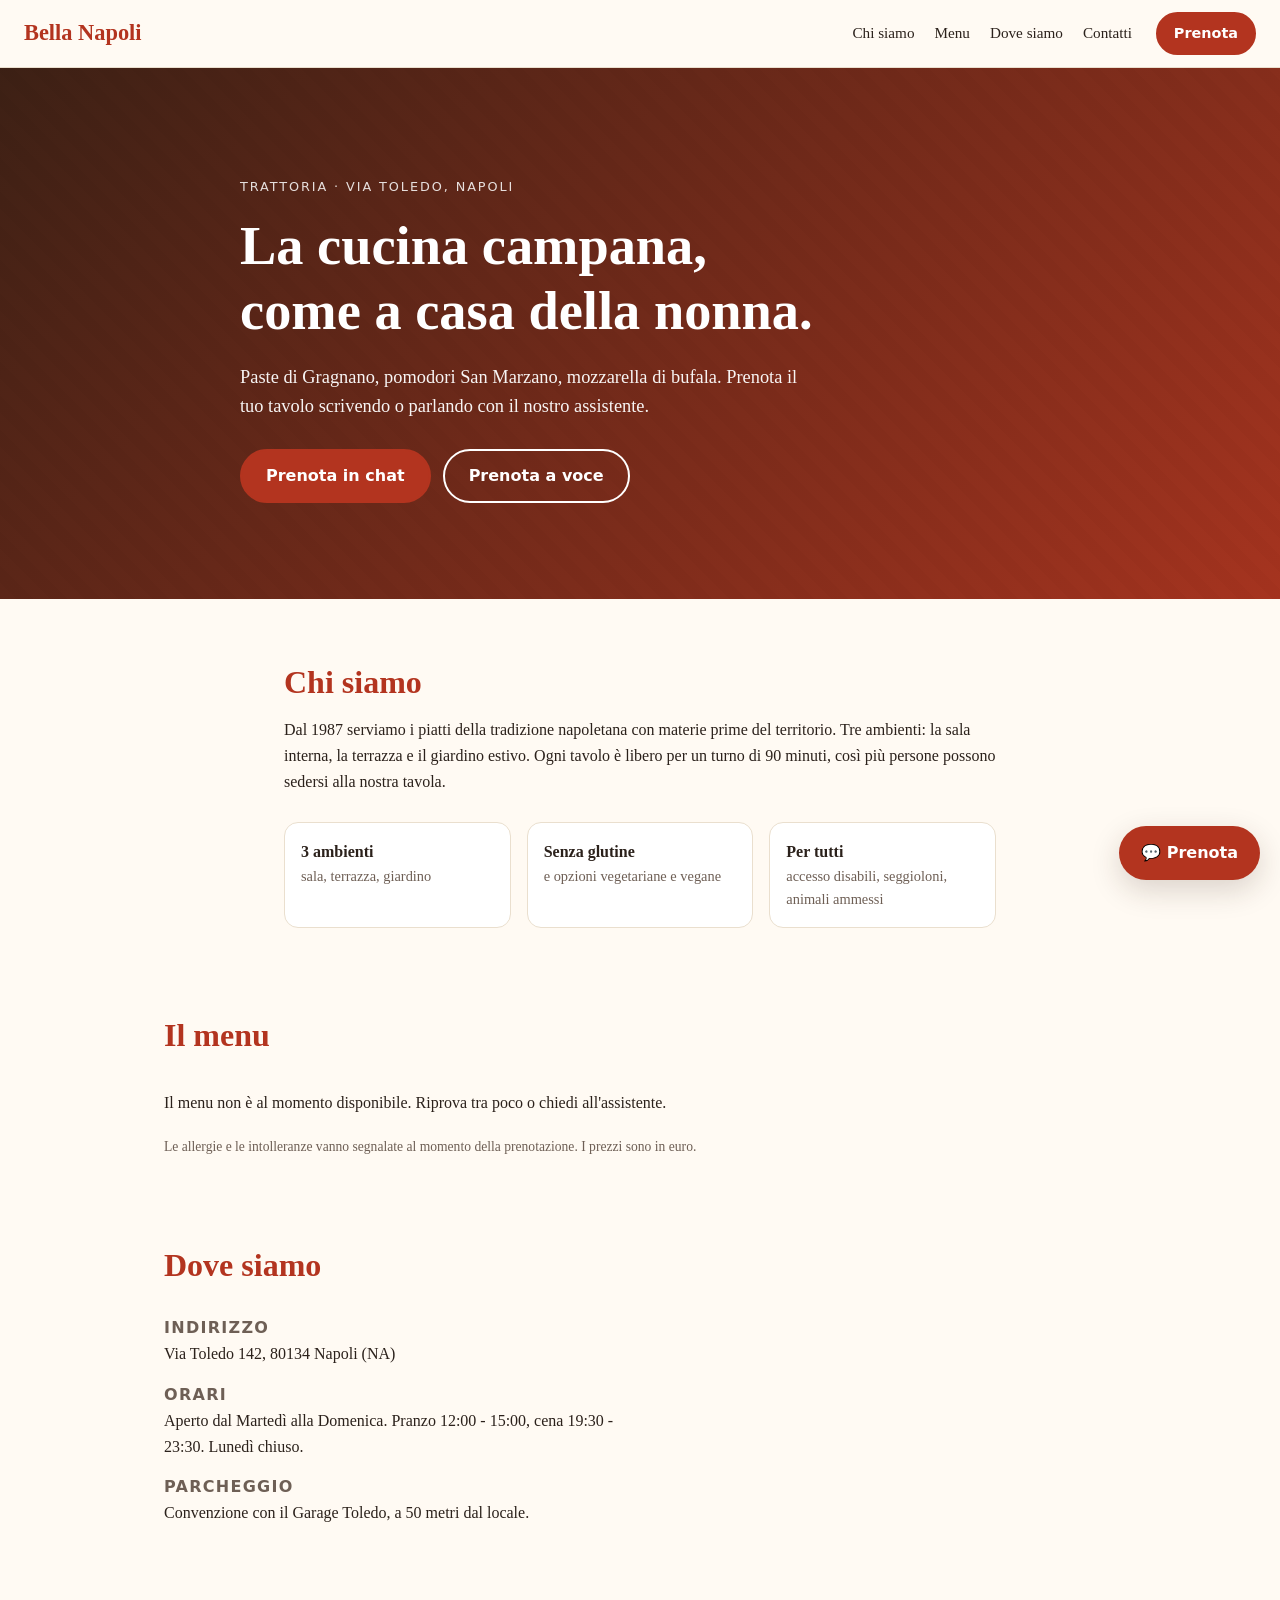
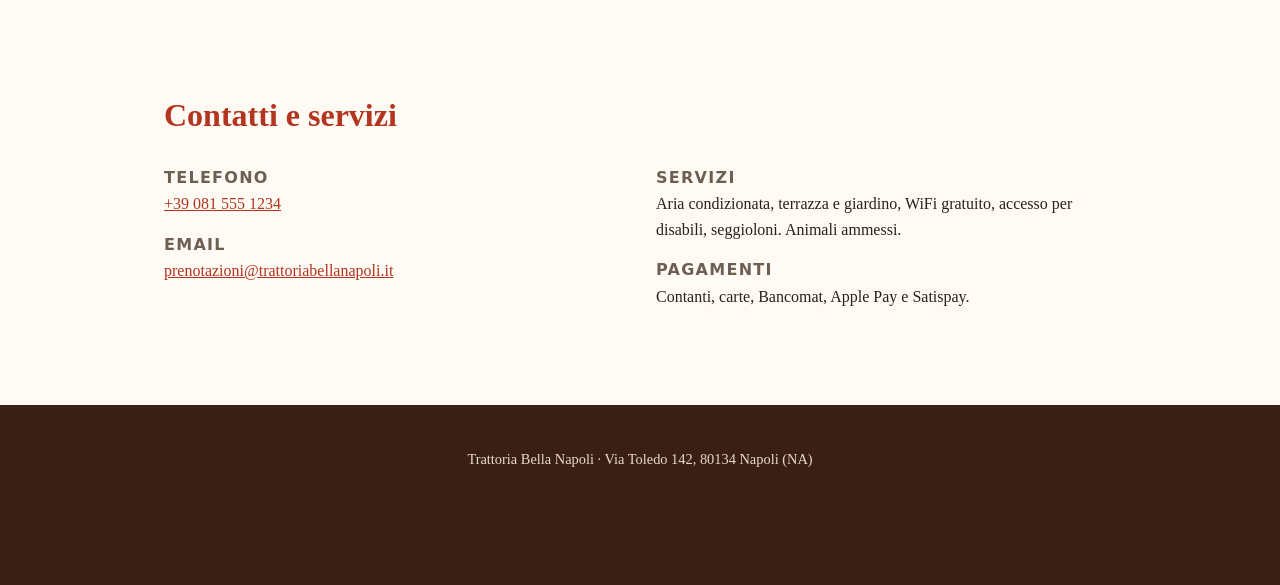
==== frontend/index.html @ 051e6c6e "frontend: sito del ristorante con chat testuale e vocale Sito statico (frontend/) con menu, orari, d" ====
<!doctype html>
<html lang="it">
<head>
  <meta charset="utf-8">
  <meta name="viewport" content="width=device-width, initial-scale=1">
  <title>Trattoria Bella Napoli</title>
  <meta name="description" content="Cucina campana nel cuore di Napoli. Menu, orari, dove siamo e prenotazione del tavolo in chat o a voce.">
  <link rel="stylesheet" href="css/style.css">
</head>
<body>
  <header class="topbar">
    <a class="brand" href="#top">Bella Napoli</a>
    <nav>
      <a href="#chi-siamo">Chi siamo</a>
      <a href="#menu">Menu</a>
      <a href="#dove">Dove siamo</a>
      <a href="#contatti">Contatti</a>
    </nav>
    <button class="btn btn-small" data-open-assistant>Prenota</button>
  </header>

  <main id="top">
    <section class="hero">
      <div class="hero-inner">
        <p class="eyebrow">Trattoria · Via Toledo, Napoli</p>
        <h1>La cucina campana, <br>come a casa della nonna.</h1>
        <p class="lead">Paste di Gragnano, pomodori San Marzano, mozzarella di bufala. Prenota il tuo tavolo scrivendo o parlando con il nostro assistente.</p>
        <div class="hero-actions">
          <button class="btn" data-open-assistant data-mode="chat">Prenota in chat</button>
          <button class="btn btn-ghost" data-open-assistant data-mode="voice">Prenota a voce</button>
        </div>
      </div>
    </section>

    <section id="chi-siamo" class="section narrow">
      <h2>Chi siamo</h2>
      <p>Dal 1987 serviamo i piatti della tradizione napoletana con materie prime del territorio. Tre ambienti: la sala interna, la terrazza e il giardino estivo. Ogni tavolo è libero per un turno di 90 minuti, così più persone possono sedersi alla nostra tavola.</p>
      <ul class="features">
        <li><strong>3 ambienti</strong><span>sala, terrazza, giardino</span></li>
        <li><strong>Senza glutine</strong><span>e opzioni vegetariane e vegane</span></li>
        <li><strong>Per tutti</strong><span>accesso disabili, seggioloni, animali ammessi</span></li>
      </ul>
    </section>

    <section id="menu" class="section">
      <h2>Il menu</h2>
      <div class="filters" id="menu-filters" role="group" aria-label="Filtri menu"></div>
      <div id="menu-list" class="menu-list" aria-live="polite">Carico il menu…</div>
      <p class="note">Le allergie e le intolleranze vanno segnalate al momento della prenotazione. I prezzi sono in euro.</p>
    </section>

    <section id="dove" class="section">
      <h2>Dove siamo</h2>
      <div class="two-col">
        <div>
          <h3>Indirizzo</h3>
          <p data-info="address">—</p>
          <h3>Orari</h3>
          <p data-info="opening_hours">—</p>
          <h3>Parcheggio</h3>
          <p data-info="parking">—</p>
        </div>
        <div class="map-wrap">
          <iframe id="map" title="Mappa del ristorante" loading="lazy" referrerpolicy="no-referrer"
                  src="https://www.openstreetmap.org/export/embed.html?bbox=14.2440%2C40.8390%2C14.2560%2C40.8470&amp;layer=mapnik"></iframe>
        </div>
      </div>
    </section>

    <section id="contatti" class="section">
      <h2>Contatti e servizi</h2>
      <div class="two-col">
        <div>
          <h3>Telefono</h3>
          <p><a data-info="phone" data-link="tel">—</a></p>
          <h3>Email</h3>
          <p><a data-info="email" data-link="mailto">—</a></p>
        </div>
        <div>
          <h3>Servizi</h3>
          <p data-info="services">—</p>
          <h3>Pagamenti</h3>
          <p data-info="payment_methods">—</p>
        </div>
      </div>
    </section>
  </main>

  <footer class="footer">
    <p><span data-info="name">Trattoria Bella Napoli</span> · <span data-info="address">Via Toledo 142, Napoli</span></p>
  </footer>

  <!-- ========== Assistente (chat + voce) ========== -->
  <button id="assistant-fab" class="fab" aria-label="Apri l'assistente per prenotare" data-open-assistant>
    <span aria-hidden="true">💬</span> Prenota
  </button>

  <section id="assistant" class="assistant" role="dialog" aria-label="Assistente prenotazioni" hidden>
    <header class="assistant-head">
      <div>
        <strong>Assistente prenotazioni</strong>
        <small id="assistant-status">—</small>
      </div>
      <div class="tabs" role="tablist">
        <button role="tab" id="tab-chat" aria-selected="true" data-mode="chat">Scrivi</button>
        <button role="tab" id="tab-voice" aria-selected="false" data-mode="voice">Parla</button>
      </div>
      <button id="assistant-close" class="icon-btn" aria-label="Chiudi">✕</button>
    </header>

    <!-- Modalità testuale -->
    <div id="pane-chat" class="pane">
      <div id="chat-log" class="log" aria-live="polite"></div>
      <form id="chat-form" class="composer" autocomplete="off">
        <input id="chat-input" type="text" maxlength="2000" placeholder="Scrivi qui il tuo messaggio…" aria-label="Messaggio">
        <button class="btn btn-small" type="submit">Invia</button>
      </form>
      <button id="chat-reset" class="link-btn" type="button">Nuova conversazione</button>
    </div>

    <!-- Modalità vocale -->
    <div id="pane-voice" class="pane" hidden>
      <div class="voice-stage">
        <button id="voice-toggle" class="mic" type="button" aria-pressed="false">
          <span class="mic-icon" aria-hidden="true">🎙️</span>
          <span id="voice-label">Tocca per parlare</span>
        </button>
        <p id="voice-state" class="voice-state">Spento</p>
        <p class="hint">Parla con naturalezza: puoi interrompere l'assistente mentre risponde. Serve il permesso al microfono.</p>
      </div>
    </div>
  </section>

  <script src="js/config.js"></script>
  <script src="js/site.js"></script>
  <script src="js/chat.js"></script>
  <script src="js/voice.js"></script>
  <script src="js/assistant.js"></script>
</body>
</html>
---- frontend/css/style.css ----
:root {
  --bg: #fffaf3;
  --surface: #ffffff;
  --text: #2b211b;
  --muted: #6e5f55;
  --accent: #b3341f;
  --accent-dark: #8a2615;
  --line: #eadfce;
  --hero: #3a1f14;
  --radius: 14px;
  --shadow: 0 10px 30px rgba(58, 31, 20, .18);
}
* { box-sizing: border-box; }
html { scroll-behavior: smooth; }
body { margin: 0; font-family: Georgia, "Times New Roman", serif; color: var(--text); background: var(--bg); line-height: 1.6; }
h1, h2, h3, .brand { font-family: Georgia, serif; line-height: 1.2; }
a { color: var(--accent); }
[hidden] { display: none !important; }

.topbar { position: sticky; top: 0; z-index: 20; display: flex; align-items: center; gap: 24px; padding: 12px 24px; background: rgba(255, 250, 243, .95); backdrop-filter: blur(6px); border-bottom: 1px solid var(--line); }
.brand { font-size: 1.4rem; font-weight: bold; color: var(--accent); text-decoration: none; margin-right: auto; }
.topbar nav { display: flex; gap: 20px; }
.topbar nav a { color: var(--text); text-decoration: none; font-size: .95rem; }
.topbar nav a:hover { color: var(--accent); }

.btn { font: inherit; font-family: system-ui, sans-serif; background: var(--accent); color: #fff; border: 2px solid var(--accent); padding: 12px 24px; border-radius: 999px; cursor: pointer; font-weight: 600; }
.btn:hover { background: var(--accent-dark); border-color: var(--accent-dark); }
.btn-small { padding: 8px 16px; font-size: .9rem; }
.btn-ghost { background: transparent; color: #fff; border-color: #fff; }
.btn-ghost:hover { background: rgba(255, 255, 255, .15); border-color: #fff; }
.link-btn { background: none; border: 0; color: var(--muted); text-decoration: underline; cursor: pointer; font: inherit; font-size: .85rem; padding: 6px 14px 10px; align-self: flex-start; }
.icon-btn { background: none; border: 0; font-size: 1.1rem; cursor: pointer; color: var(--muted); padding: 4px 8px; }

.hero { background: linear-gradient(135deg, rgba(58, 31, 20, .92), rgba(179, 52, 31, .85)), repeating-linear-gradient(45deg, #5b3220 0 12px, #4a2818 12px 24px); color: #fff; padding: 96px 24px; }
.hero-inner { max-width: 800px; margin: 0 auto; }
.eyebrow { text-transform: uppercase; letter-spacing: .15em; font-size: .8rem; opacity: .85; font-family: system-ui, sans-serif; }
.hero h1 { font-size: clamp(2rem, 5vw, 3.4rem); margin: .3em 0; }
.lead { font-size: 1.15rem; max-width: 560px; opacity: .95; }
.hero-actions { display: flex; flex-wrap: wrap; gap: 12px; margin-top: 28px; }

.section { max-width: 1000px; margin: 0 auto; padding: 64px 24px 24px; }
.section.narrow { max-width: 760px; }
.section h2 { font-size: 2rem; margin: 0 0 16px; color: var(--accent); }
.section h3 { margin: 18px 0 4px; font-size: 1rem; text-transform: uppercase; letter-spacing: .08em; color: var(--muted); font-family: system-ui, sans-serif; }
.section p { margin: 0; }
.features { list-style: none; padding: 0; margin: 28px 0 0; display: grid; grid-template-columns: repeat(auto-fit, minmax(200px, 1fr)); gap: 16px; }
.features li { background: var(--surface); border: 1px solid var(--line); border-radius: var(--radius); padding: 16px; display: flex; flex-direction: column; }
.features span { color: var(--muted); font-size: .9rem; }

.filters { display: flex; flex-wrap: wrap; gap: 8px; margin-bottom: 20px; }
.chip { font: inherit; font-family: system-ui, sans-serif; font-size: .85rem; padding: 6px 14px; border-radius: 999px; border: 1px solid var(--line); background: var(--surface); cursor: pointer; color: var(--text); }
.chip[aria-pressed="true"] { background: var(--accent); border-color: var(--accent); color: #fff; }
.menu-list h3.cat { margin: 28px 0 8px; font-size: 1.3rem; text-transform: none; letter-spacing: 0; color: var(--text); border-bottom: 2px solid var(--line); padding-bottom: 4px; }
.dish { display: flex; justify-content: space-between; gap: 16px; padding: 10px 0; border-bottom: 1px dashed var(--line); }
.dish-name { font-weight: bold; }
.dish-desc { color: var(--muted); font-size: .92rem; }
.dish-tags { font-family: system-ui, sans-serif; font-size: .72rem; color: var(--muted); margin-top: 2px; }
.dish-price { font-family: system-ui, sans-serif; font-weight: 600; white-space: nowrap; }
.note { color: var(--muted); font-size: .85rem; margin-top: 20px !important; }

.two-col { display: grid; grid-template-columns: 1fr 1fr; gap: 32px; align-items: start; }
.map-wrap iframe { width: 100%; height: 300px; border: 0; border-radius: var(--radius); }
.footer { margin-top: 72px; padding: 28px 24px 100px; text-align: center; background: var(--hero); color: #e9d9c8; font-size: .9rem; }

/* ----- assistente ----- */
.fab { position: fixed; right: 20px; bottom: 20px; z-index: 30; font: inherit; font-family: system-ui, sans-serif; font-weight: 600; background: var(--accent); color: #fff; border: 0; border-radius: 999px; padding: 14px 22px; cursor: pointer; box-shadow: var(--shadow); }
.fab:hover { background: var(--accent-dark); }
.assistant { position: fixed; right: 20px; bottom: 20px; z-index: 40; width: min(400px, calc(100vw - 24px)); height: min(620px, calc(100vh - 40px)); display: flex; flex-direction: column; background: var(--surface); border: 1px solid var(--line); border-radius: 18px; box-shadow: var(--shadow); overflow: hidden; font-family: system-ui, sans-serif; }
.assistant-head { display: flex; align-items: center; gap: 10px; padding: 10px 12px 10px 16px; border-bottom: 1px solid var(--line); background: var(--bg); }
.assistant-head > div:first-child { flex: 1; display: flex; flex-direction: column; line-height: 1.2; }
.assistant-head small { color: var(--muted); font-size: .72rem; }
.assistant-head small.ok::before, .assistant-head small.ko::before { content: "● "; }
.assistant-head small.ok::before { color: #2e8b57; }
.assistant-head small.ko::before { color: var(--accent); }
.tabs { display: flex; background: var(--line); border-radius: 999px; padding: 3px; }
.tabs button { border: 0; background: none; padding: 5px 12px; border-radius: 999px; cursor: pointer; font: inherit; font-size: .82rem; color: var(--muted); }
.tabs button[aria-selected="true"] { background: var(--surface); color: var(--text); font-weight: 600; box-shadow: 0 1px 3px rgba(0, 0, 0, .12); }
.pane { flex: 1; min-height: 0; display: flex; flex-direction: column; }
.log { flex: 1; overflow-y: auto; padding: 14px; display: flex; flex-direction: column; gap: 10px; }
.msg { max-width: 85%; padding: 9px 13px; border-radius: 16px; font-size: .93rem; white-space: pre-wrap; word-wrap: break-word; }
.msg.bot { align-self: flex-start; background: #f4ece0; border-bottom-left-radius: 4px; }
.msg.user { align-self: flex-end; background: var(--accent); color: #fff; border-bottom-right-radius: 4px; }
.msg.error { align-self: center; background: #fdecea; color: #8a2615; font-size: .85rem; }
.msg.typing { color: var(--muted); font-style: italic; }
.composer { display: flex; gap: 8px; padding: 10px 12px; border-top: 1px solid var(--line); }
.composer input { flex: 1; font: inherit; font-size: .93rem; padding: 9px 14px; border: 1px solid var(--line); border-radius: 999px; outline: none; }
.composer input:focus { border-color: var(--accent); }

.voice-stage { flex: 1; display: flex; flex-direction: column; align-items: center; justify-content: center; gap: 10px; padding: 24px; text-align: center; }
.mic { width: 160px; height: 160px; border-radius: 50%; border: 0; cursor: pointer; background: var(--accent); color: #fff; font: inherit; font-weight: 600; display: flex; flex-direction: column; align-items: center; justify-content: center; gap: 6px; box-shadow: var(--shadow); transition: transform .15s; }
.mic:hover { transform: scale(1.03); }
.mic-icon { font-size: 2.6rem; }
.mic[aria-pressed="true"] { background: #2e8b57; animation: pulse 1.6s infinite; }
.mic[data-state="speaking"] { background: #1f5fa8; }
@keyframes pulse { 0% { box-shadow: 0 0 0 0 rgba(46, 139, 87, .5); } 70% { box-shadow: 0 0 0 28px rgba(46, 139, 87, 0); } 100% { box-shadow: 0 0 0 0 rgba(46, 139, 87, 0); } }
.voice-state { font-weight: 600; margin: 8px 0 0; }
.hint { color: var(--muted); font-size: .8rem; max-width: 280px; margin: 0; }

@media (max-width: 720px) {
  .topbar nav { display: none; }
  .two-col { grid-template-columns: 1fr; }
  .hero { padding: 64px 20px; }
  .assistant { right: 0; bottom: 0; width: 100vw; height: 100dvh; border-radius: 0; }
}
@media (prefers-reduced-motion: reduce) { * { animation: none !important; transition: none !important; scroll-behavior: auto !important; } }
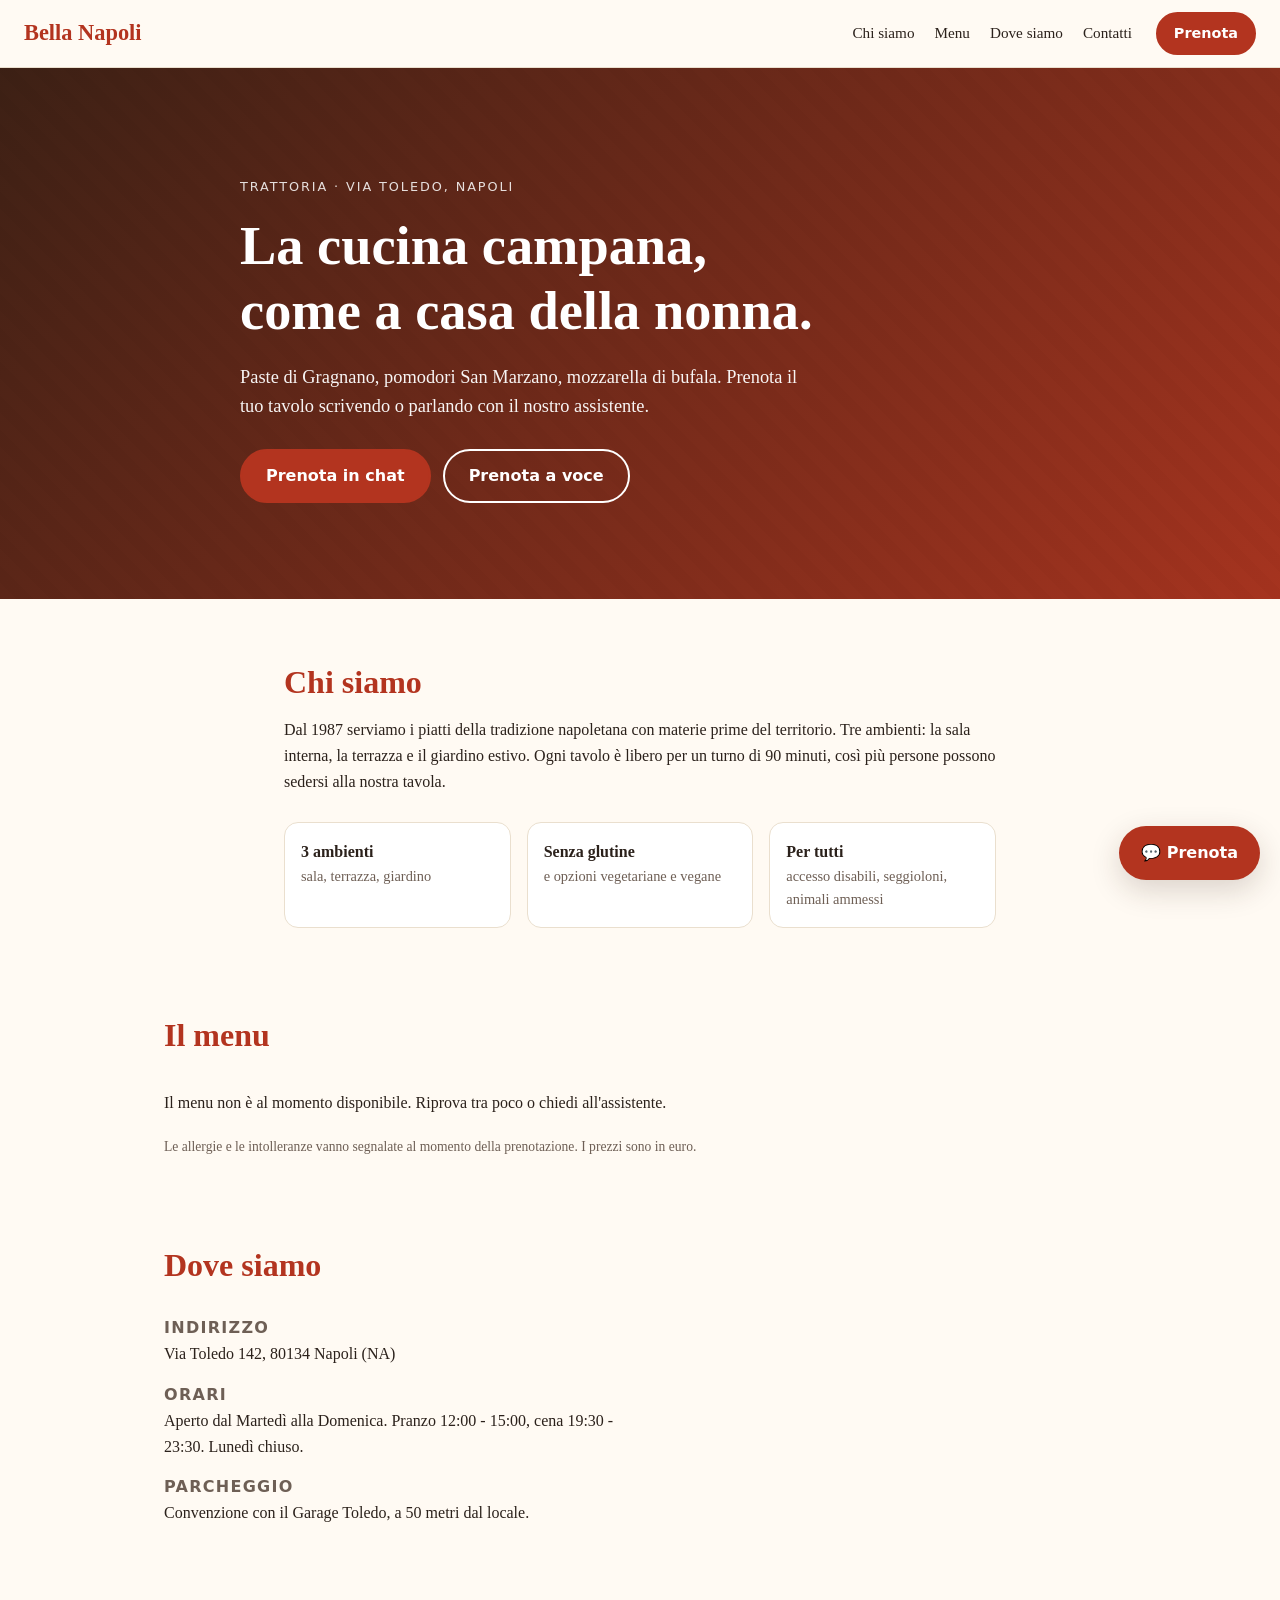
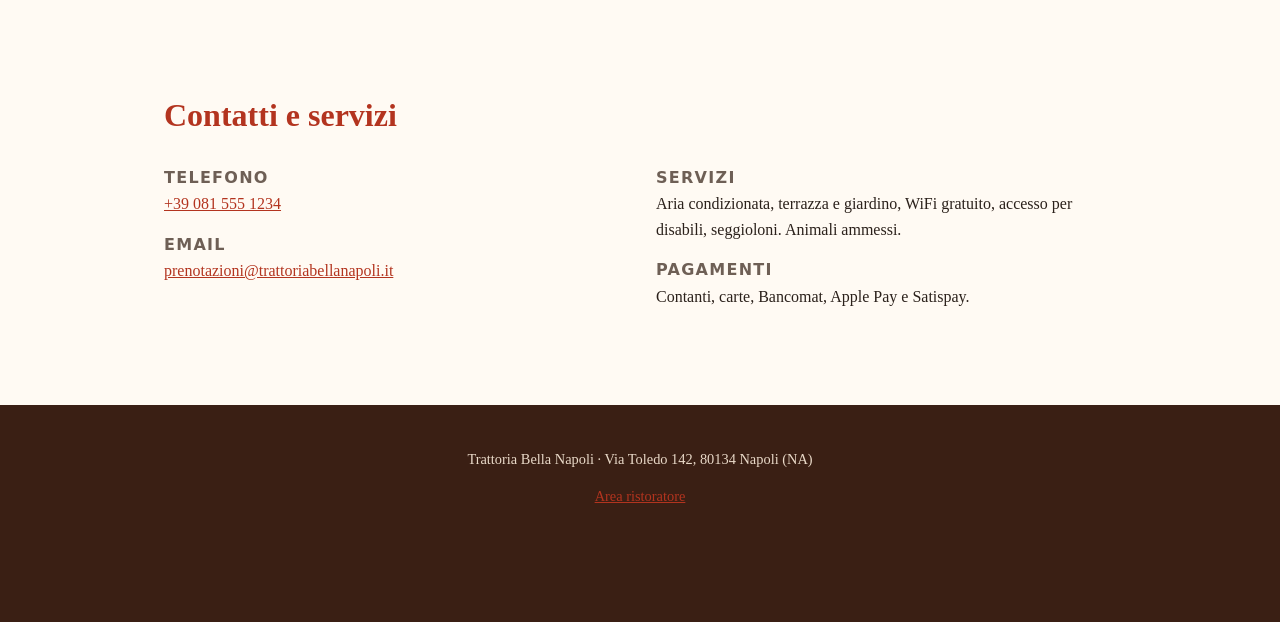
==== commit 7b220776: "staff: pagina staff nel frontend e relative modifiche al backend e ai test Co-Authored-By: Claude So" ====
--- a/frontend/index.html
+++ b/frontend/index.html
@@ -88,6 +88,7 @@
 
   <footer class="footer">
     <p><span data-info="name">Trattoria Bella Napoli</span> · <span data-info="address">Via Toledo 142, Napoli</span></p>
+    <p class="footer-staff"><a href="staff.html">Area ristoratore</a></p>
   </footer>
 
   <!-- ========== Assistente (chat + voce) ========== -->
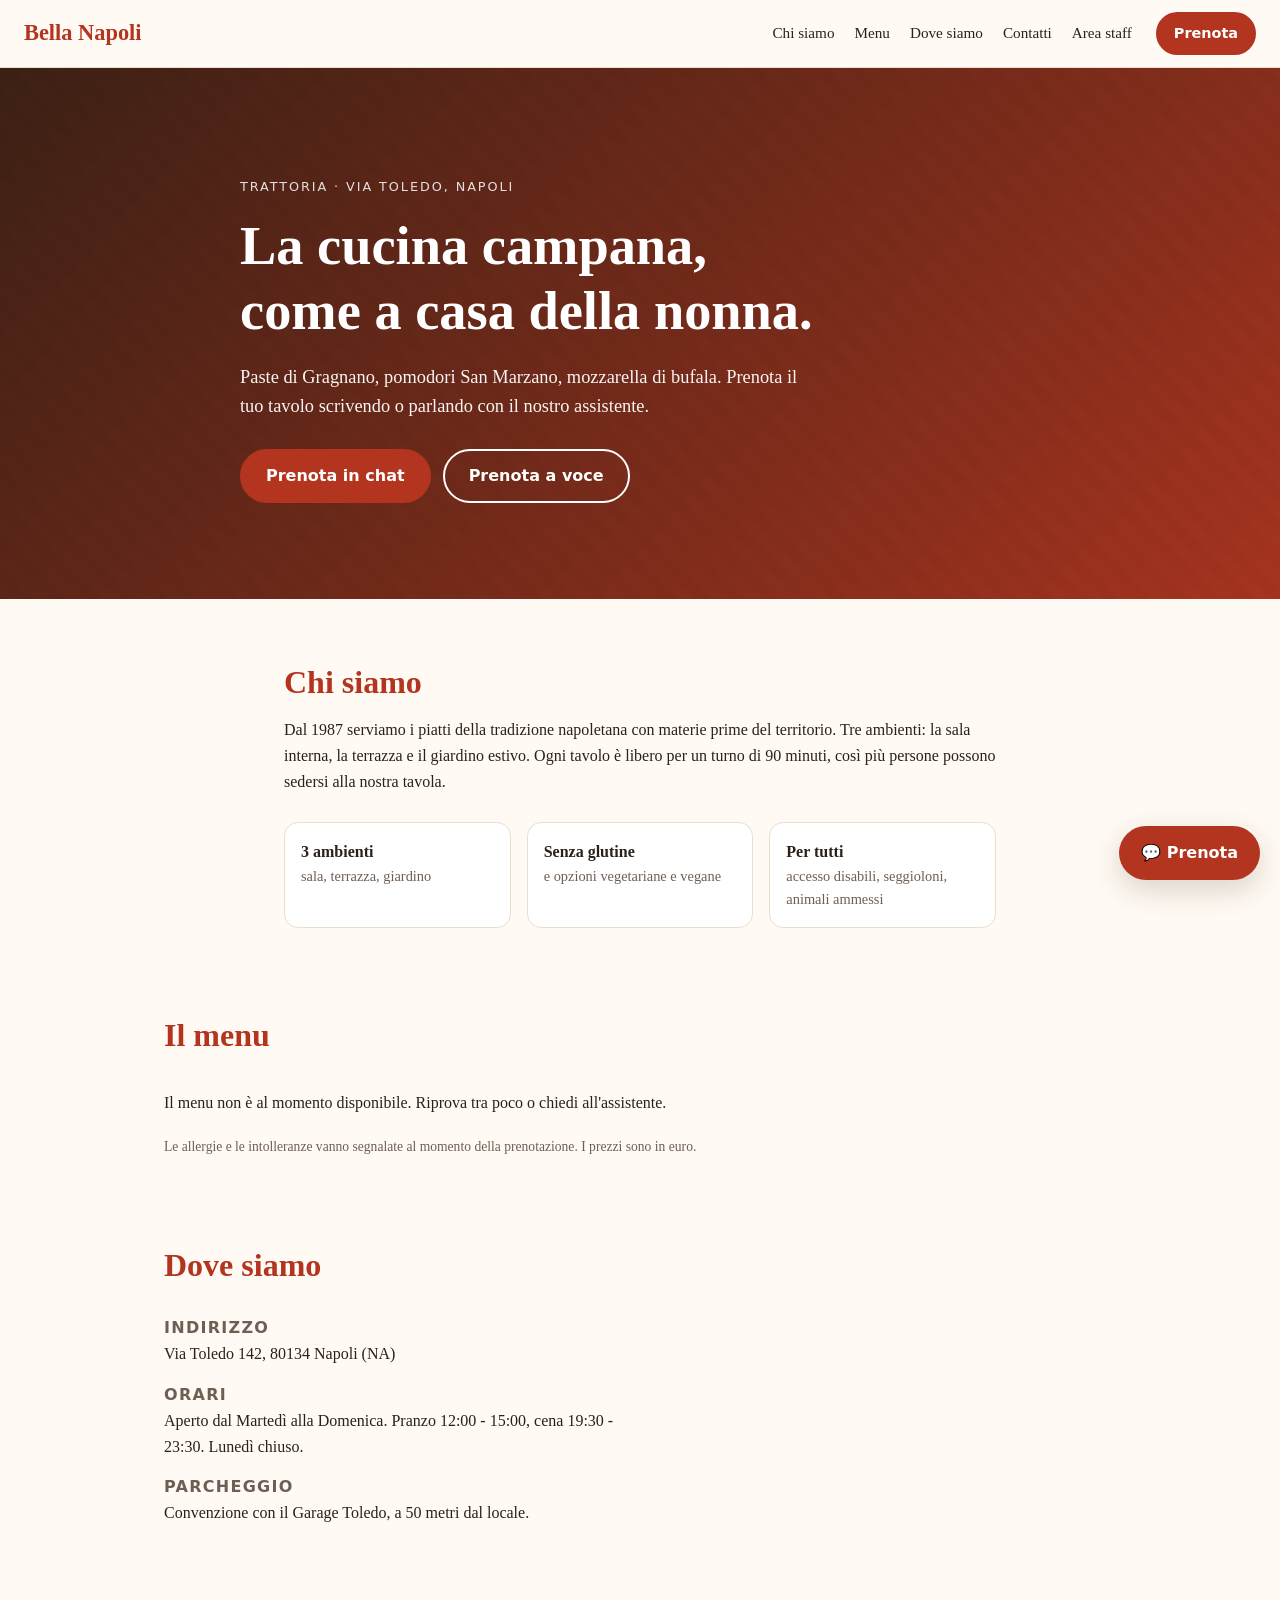
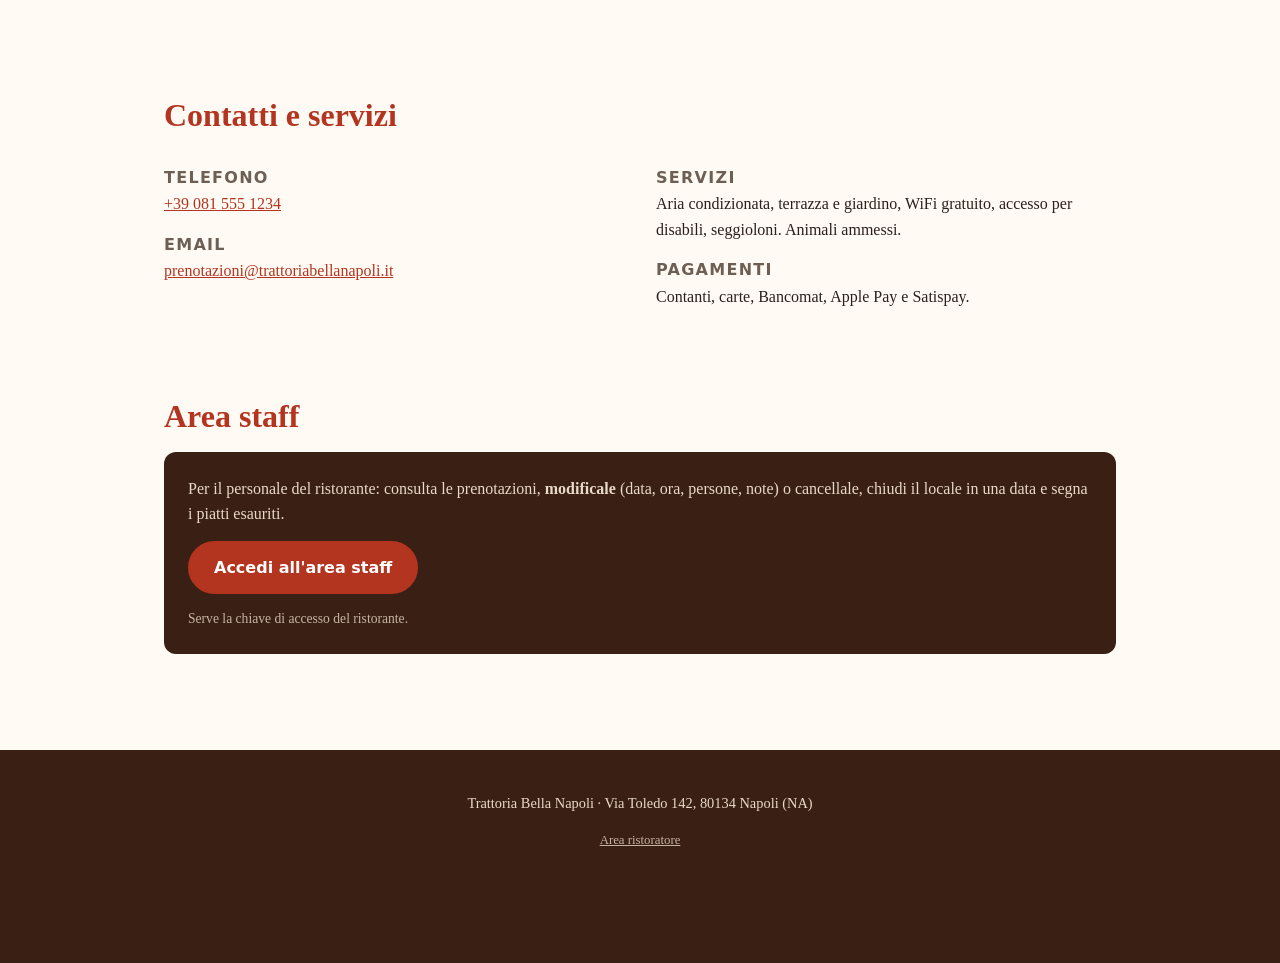
==== commit ec258f28: "implementazione area staff" ====
--- a/frontend/index.html
+++ b/frontend/index.html
@@ -15,6 +15,7 @@
       <a href="#menu">Menu</a>
       <a href="#dove">Dove siamo</a>
       <a href="#contatti">Contatti</a>
+      <a href="#staff">Area staff</a>
     </nav>
     <button class="btn btn-small" data-open-assistant>Prenota</button>
   </header>
@@ -84,6 +85,15 @@
         </div>
       </div>
     </section>
+
+    <section id="staff" class="section">
+      <h2>Area staff</h2>
+      <div class="staff-box">
+        <p>Per il personale del ristorante: consulta le prenotazioni, <strong>modificale</strong> (data, ora, persone, note) o cancellale, chiudi il locale in una data e segna i piatti esauriti.</p>
+        <a class="btn" href="staff.html">Accedi all'area staff</a>
+        <p class="staff-note">Serve la chiave di accesso del ristorante.</p>
+      </div>
+    </section>
   </main>
 
   <footer class="footer">
--- a/frontend/css/style.css
+++ b/frontend/css/style.css
@@ -103,3 +103,10 @@
   .assistant { right: 0; bottom: 0; width: 100vw; height: 100dvh; border-radius: 0; }
 }
 @media (prefers-reduced-motion: reduce) { * { animation: none !important; transition: none !important; scroll-behavior: auto !important; } }
+
+.footer-staff { margin-top: 8px; font-size: .8rem; opacity: .8; }
+.footer a { color: #e9d9c8; }
+
+.staff-box { background: var(--hero); color: #e9d9c8; border-radius: 12px; padding: 24px; display: flex; flex-direction: column; align-items: flex-start; gap: 14px; }
+.staff-box .staff-note { font-size: .85rem; opacity: .8; }
+a.btn { text-decoration: none; display: inline-block; }
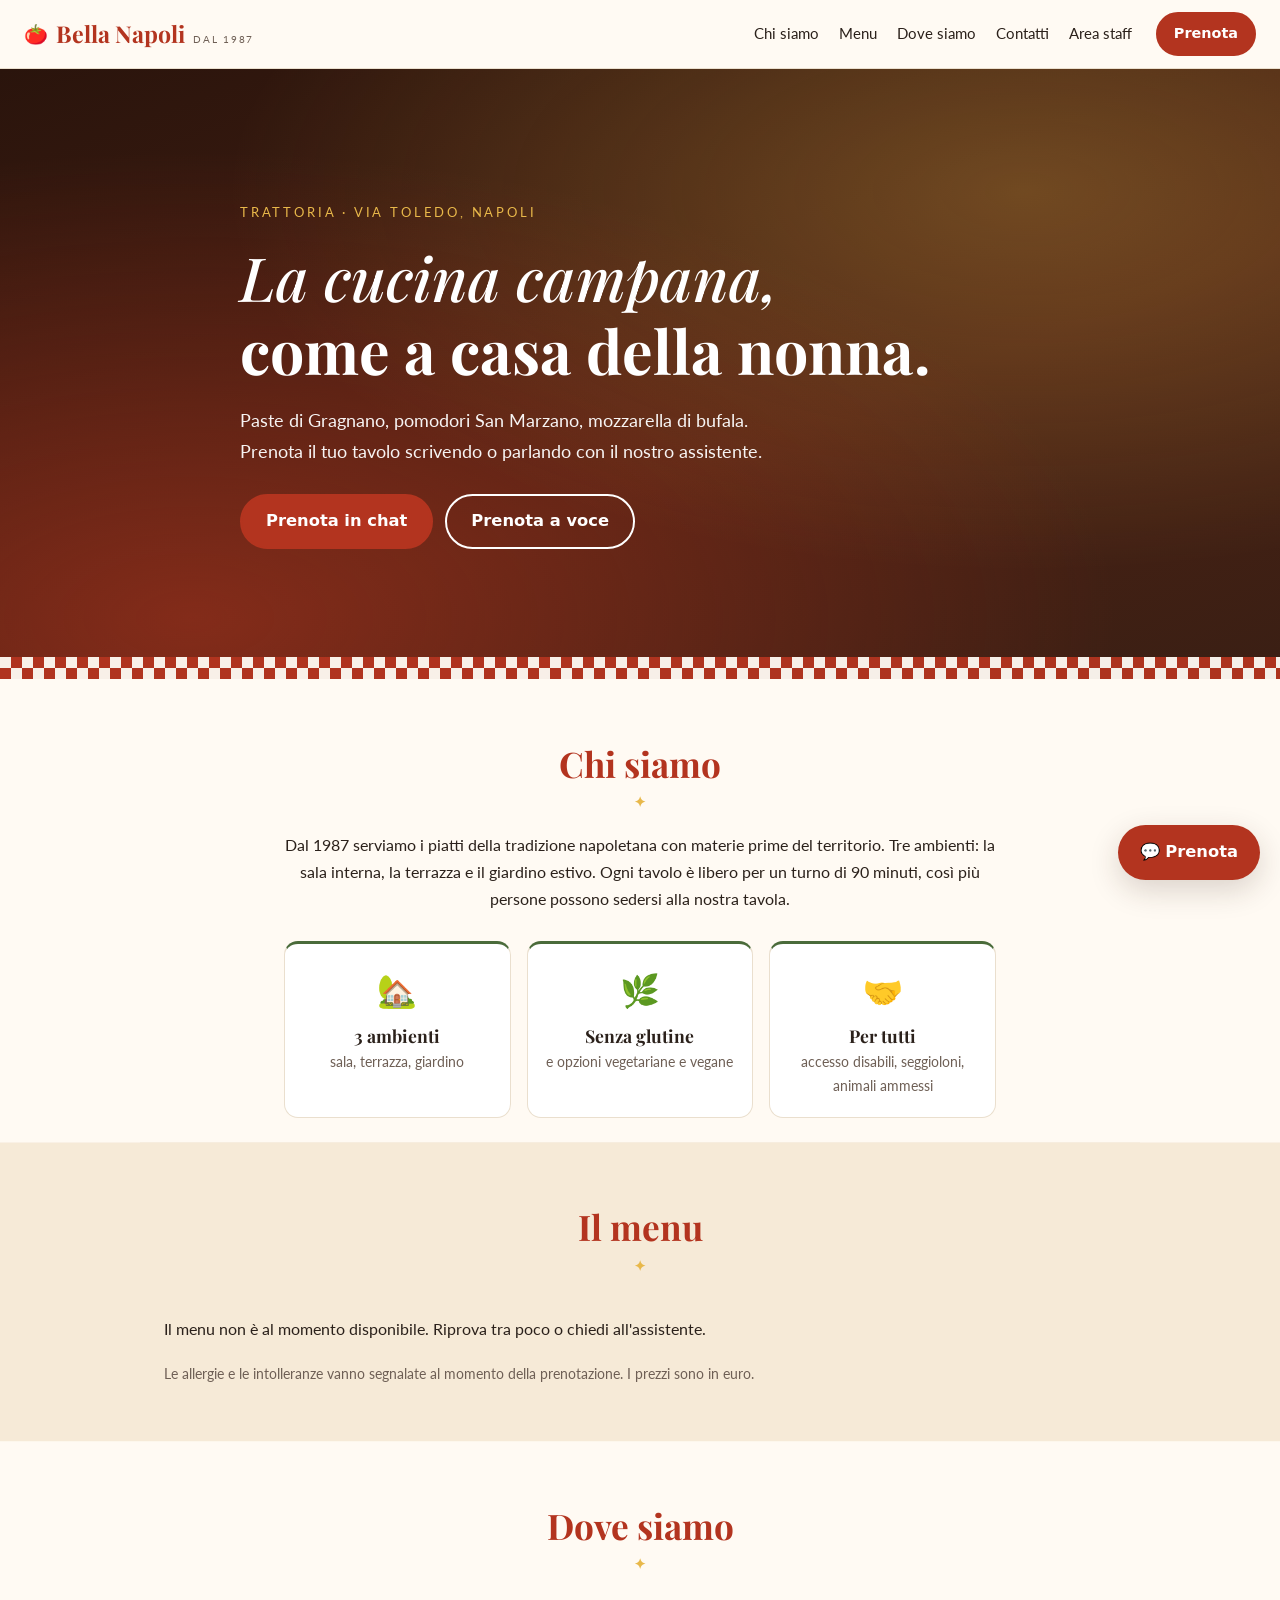
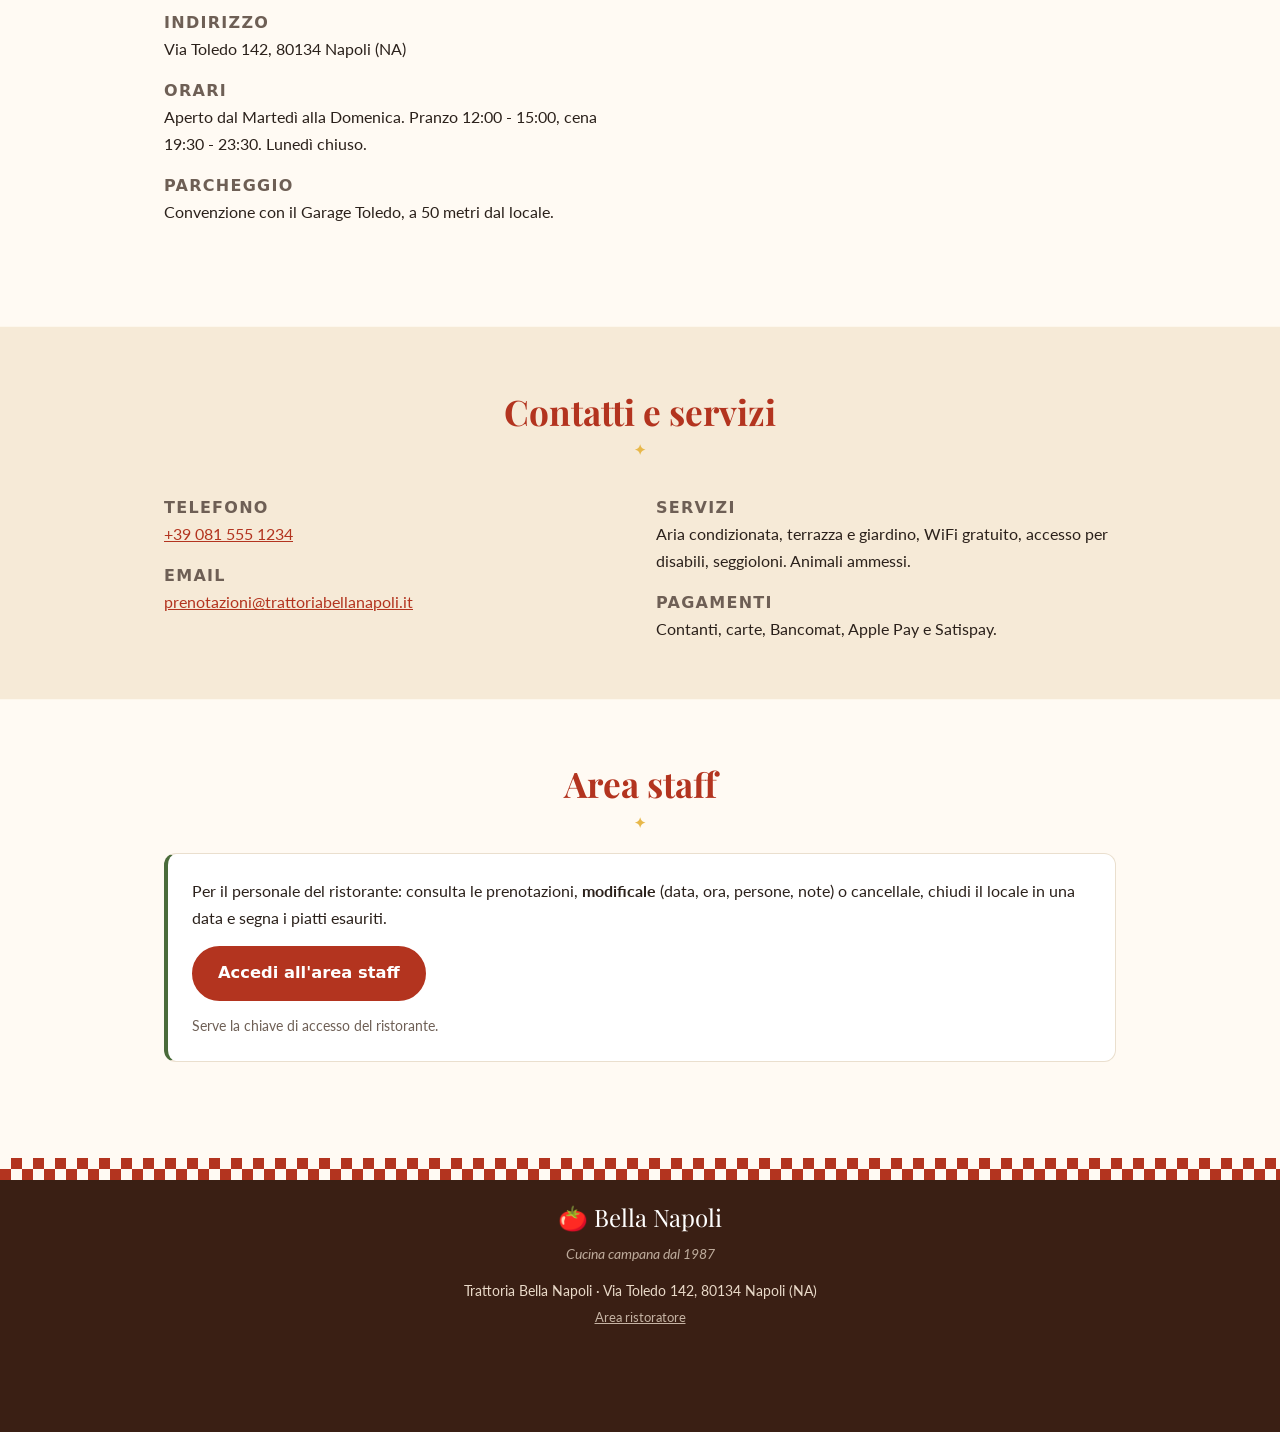
==== commit f286d439: "frontend: restyling in tema ristorante Font Playfair/Lato, hero con bordo a quadretti, logo, sezioni" ====
--- a/frontend/index.html
+++ b/frontend/index.html
@@ -5,17 +5,20 @@
   <meta name="viewport" content="width=device-width, initial-scale=1">
   <title>Trattoria Bella Napoli</title>
   <meta name="description" content="Cucina campana nel cuore di Napoli. Menu, orari, dove siamo e prenotazione del tavolo in chat o a voce.">
+  <link rel="preconnect" href="https://fonts.googleapis.com">
+  <link rel="preconnect" href="https://fonts.gstatic.com" crossorigin>
+  <link rel="stylesheet" href="https://fonts.googleapis.com/css2?family=Playfair+Display:ital,wght@0,600;0,700;1,500&family=Lato:wght@400;700&display=swap">
   <link rel="stylesheet" href="css/style.css">
 </head>
 <body>
   <header class="topbar">
-    <a class="brand" href="#top">Bella Napoli</a>
+    <a class="brand" href="#top"><span class="brand-mark" aria-hidden="true">🍅</span>Bella Napoli <small>dal 1987</small></a>
     <nav>
       <a href="#chi-siamo">Chi siamo</a>
       <a href="#menu">Menu</a>
       <a href="#dove">Dove siamo</a>
       <a href="#contatti">Contatti</a>
-      <a href="#staff">Area staff</a>
+      <a href="staff.html">Area staff</a>
     </nav>
     <button class="btn btn-small" data-open-assistant>Prenota</button>
   </header>
@@ -37,9 +40,9 @@
       <h2>Chi siamo</h2>
       <p>Dal 1987 serviamo i piatti della tradizione napoletana con materie prime del territorio. Tre ambienti: la sala interna, la terrazza e il giardino estivo. Ogni tavolo è libero per un turno di 90 minuti, così più persone possono sedersi alla nostra tavola.</p>
       <ul class="features">
-        <li><strong>3 ambienti</strong><span>sala, terrazza, giardino</span></li>
-        <li><strong>Senza glutine</strong><span>e opzioni vegetariane e vegane</span></li>
-        <li><strong>Per tutti</strong><span>accesso disabili, seggioloni, animali ammessi</span></li>
+        <li><span class="ico" aria-hidden="true">🏡</span><strong>3 ambienti</strong><span>sala, terrazza, giardino</span></li>
+        <li><span class="ico" aria-hidden="true">🌿</span><strong>Senza glutine</strong><span>e opzioni vegetariane e vegane</span></li>
+        <li><span class="ico" aria-hidden="true">🤝</span><strong>Per tutti</strong><span>accesso disabili, seggioloni, animali ammessi</span></li>
       </ul>
     </section>
 
@@ -97,6 +100,8 @@
   </main>
 
   <footer class="footer">
+    <p class="footer-brand">🍅 Bella Napoli</p>
+    <p class="footer-tag">Cucina campana dal 1987</p>
     <p><span data-info="name">Trattoria Bella Napoli</span> · <span data-info="address">Via Toledo 142, Napoli</span></p>
     <p class="footer-staff"><a href="staff.html">Area ristoratore</a></p>
   </footer>
--- a/frontend/css/style.css
+++ b/frontend/css/style.css
@@ -9,16 +9,23 @@
   --hero: #3a1f14;
   --radius: 14px;
   --shadow: 0 10px 30px rgba(58, 31, 20, .18);
+  --basil: #4a6b3a;
+  --lemon: #e8b84a;
+  --bg-alt: #f6ead7;
+  --serif: "Playfair Display", Georgia, serif;
+  --sans: Lato, system-ui, sans-serif;
 }
 * { box-sizing: border-box; }
 html { scroll-behavior: smooth; }
-body { margin: 0; font-family: Georgia, "Times New Roman", serif; color: var(--text); background: var(--bg); line-height: 1.6; }
-h1, h2, h3, .brand { font-family: Georgia, serif; line-height: 1.2; }
+body { margin: 0; font-family: var(--sans); font-size: 1.02rem; color: var(--text); background: var(--bg); line-height: 1.65; }
+h1, h2, h3, .brand { font-family: var(--serif); line-height: 1.2; }
 a { color: var(--accent); }
 [hidden] { display: none !important; }
 
 .topbar { position: sticky; top: 0; z-index: 20; display: flex; align-items: center; gap: 24px; padding: 12px 24px; background: rgba(255, 250, 243, .95); backdrop-filter: blur(6px); border-bottom: 1px solid var(--line); }
-.brand { font-size: 1.4rem; font-weight: bold; color: var(--accent); text-decoration: none; margin-right: auto; }
+.brand { font-size: 1.45rem; font-weight: 700; color: var(--accent); text-decoration: none; margin-right: auto; display: flex; align-items: baseline; gap: 8px; }
+.brand-mark { font-size: 1.2rem; align-self: center; }
+.brand small { font-family: var(--sans); font-size: .62rem; font-weight: 400; letter-spacing: .18em; text-transform: uppercase; color: var(--muted); }
 .topbar nav { display: flex; gap: 20px; }
 .topbar nav a { color: var(--text); text-decoration: none; font-size: .95rem; }
 .topbar nav a:hover { color: var(--accent); }
@@ -31,36 +38,52 @@
 .link-btn { background: none; border: 0; color: var(--muted); text-decoration: underline; cursor: pointer; font: inherit; font-size: .85rem; padding: 6px 14px 10px; align-self: flex-start; }
 .icon-btn { background: none; border: 0; font-size: 1.1rem; cursor: pointer; color: var(--muted); padding: 4px 8px; }
 
-.hero { background: linear-gradient(135deg, rgba(58, 31, 20, .92), rgba(179, 52, 31, .85)), repeating-linear-gradient(45deg, #5b3220 0 12px, #4a2818 12px 24px); color: #fff; padding: 96px 24px; }
+.hero { position: relative; color: #fff; padding: 120px 24px 130px; background:
+  radial-gradient(ellipse at 80% 20%, rgba(232, 184, 74, .28), transparent 55%),
+  radial-gradient(ellipse at 15% 90%, rgba(179, 52, 31, .55), transparent 60%),
+  linear-gradient(160deg, #2a140c, #4a2113 60%, #3a1f14); }
+/* bordo a tovaglia a quadretti */
+.hero::after { content: ""; position: absolute; left: 0; right: 0; bottom: 0; height: 22px; background: repeating-conic-gradient(var(--accent) 0 25%, #fffaf3 0 50%) 0 0 / 22px 22px; opacity: .95; }
 .hero-inner { max-width: 800px; margin: 0 auto; }
-.eyebrow { text-transform: uppercase; letter-spacing: .15em; font-size: .8rem; opacity: .85; font-family: system-ui, sans-serif; }
-.hero h1 { font-size: clamp(2rem, 5vw, 3.4rem); margin: .3em 0; }
+.eyebrow { text-transform: uppercase; letter-spacing: .22em; font-size: .8rem; color: var(--lemon); font-family: var(--sans); }
+.hero h1 { font-size: clamp(2.2rem, 5.5vw, 3.8rem); margin: .3em 0; font-weight: 700; }
+.hero h1::first-line { font-style: italic; font-weight: 500; }
 .lead { font-size: 1.15rem; max-width: 560px; opacity: .95; }
 .hero-actions { display: flex; flex-wrap: wrap; gap: 12px; margin-top: 28px; }
 
 .section { max-width: 1000px; margin: 0 auto; padding: 64px 24px 24px; }
 .section.narrow { max-width: 760px; }
-.section h2 { font-size: 2rem; margin: 0 0 16px; color: var(--accent); }
+.section h2 { font-size: 2.2rem; margin: 0 0 22px; color: var(--accent); text-align: center; }
+.section h2::after { content: "✦"; display: block; margin-top: 8px; font-size: .9rem; color: var(--lemon); letter-spacing: .5em; text-indent: .5em; }
+/* sfondo alternato a tutta larghezza */
+#menu, #contatti { background: var(--bg-alt); box-shadow: 0 0 0 100vmax var(--bg-alt); clip-path: inset(0 -100vmax); padding-bottom: 56px; }
+#chi-siamo > p { text-align: center; }
 .section h3 { margin: 18px 0 4px; font-size: 1rem; text-transform: uppercase; letter-spacing: .08em; color: var(--muted); font-family: system-ui, sans-serif; }
 .section p { margin: 0; }
 .features { list-style: none; padding: 0; margin: 28px 0 0; display: grid; grid-template-columns: repeat(auto-fit, minmax(200px, 1fr)); gap: 16px; }
-.features li { background: var(--surface); border: 1px solid var(--line); border-radius: var(--radius); padding: 16px; display: flex; flex-direction: column; }
+.features li { background: var(--surface); border: 1px solid var(--line); border-top: 3px solid var(--basil); border-radius: var(--radius); padding: 20px 16px; display: flex; flex-direction: column; text-align: center; transition: transform .2s, box-shadow .2s; }
+.features li:hover { transform: translateY(-3px); box-shadow: var(--shadow); }
+.features strong { font-family: var(--serif); font-size: 1.1rem; }
 .features span { color: var(--muted); font-size: .9rem; }
+.features .ico { font-size: 2rem; margin-bottom: 4px; }
 
 .filters { display: flex; flex-wrap: wrap; gap: 8px; margin-bottom: 20px; }
 .chip { font: inherit; font-family: system-ui, sans-serif; font-size: .85rem; padding: 6px 14px; border-radius: 999px; border: 1px solid var(--line); background: var(--surface); cursor: pointer; color: var(--text); }
 .chip[aria-pressed="true"] { background: var(--accent); border-color: var(--accent); color: #fff; }
-.menu-list h3.cat { margin: 28px 0 8px; font-size: 1.3rem; text-transform: none; letter-spacing: 0; color: var(--text); border-bottom: 2px solid var(--line); padding-bottom: 4px; }
-.dish { display: flex; justify-content: space-between; gap: 16px; padding: 10px 0; border-bottom: 1px dashed var(--line); }
-.dish-name { font-weight: bold; }
+.menu-list h3.cat { margin: 36px 0 10px; font-size: 1.6rem; font-style: italic; font-weight: 500; text-transform: none; letter-spacing: 0; color: var(--accent-dark); text-align: center; display: flex; align-items: center; gap: 16px; }
+.menu-list h3.cat::before, .menu-list h3.cat::after { content: ""; flex: 1; height: 1px; background: linear-gradient(90deg, transparent, var(--accent) 60%, transparent); opacity: .5; }
+.dish { display: flex; justify-content: space-between; gap: 16px; padding: 12px 4px; border-bottom: 1px dotted #c9b79c; }
+.dish:hover { background: rgba(255, 255, 255, .55); }
+.dish-name { font-family: var(--serif); font-weight: 600; font-size: 1.08rem; }
 .dish-desc { color: var(--muted); font-size: .92rem; }
-.dish-tags { font-family: system-ui, sans-serif; font-size: .72rem; color: var(--muted); margin-top: 2px; }
-.dish-price { font-family: system-ui, sans-serif; font-weight: 600; white-space: nowrap; }
+.dish-tags { font-size: .72rem; color: var(--basil); font-weight: 700; text-transform: uppercase; letter-spacing: .06em; margin-top: 2px; }
+.dish-price { font-family: var(--serif); font-weight: 700; font-size: 1.1rem; color: var(--accent); white-space: nowrap; }
 .note { color: var(--muted); font-size: .85rem; margin-top: 20px !important; }
 
 .two-col { display: grid; grid-template-columns: 1fr 1fr; gap: 32px; align-items: start; }
 .map-wrap iframe { width: 100%; height: 300px; border: 0; border-radius: var(--radius); }
-.footer { margin-top: 72px; padding: 28px 24px 100px; text-align: center; background: var(--hero); color: #e9d9c8; font-size: .9rem; }
+.footer { margin-top: 72px; padding: 40px 24px 100px; text-align: center; background: var(--hero); color: #e9d9c8; font-size: .9rem; position: relative; }
+.footer::before { content: ""; position: absolute; left: 0; right: 0; top: 0; height: 22px; background: repeating-conic-gradient(var(--accent) 0 25%, #fffaf3 0 50%) 0 0 / 22px 22px; }
 
 /* ----- assistente ----- */
 .fab { position: fixed; right: 20px; bottom: 20px; z-index: 30; font: inherit; font-family: system-ui, sans-serif; font-weight: 600; background: var(--accent); color: #fff; border: 0; border-radius: 999px; padding: 14px 22px; cursor: pointer; box-shadow: var(--shadow); }
@@ -97,9 +120,18 @@
 .hint { color: var(--muted); font-size: .8rem; max-width: 280px; margin: 0; }
 
 @media (max-width: 720px) {
-  .topbar nav { display: none; }
+  .topbar { flex-wrap: wrap; gap: 4px 12px; padding: 10px 16px 0; }
+  .brand { white-space: nowrap; font-size: 1.3rem; }
+  .brand small { display: none; }
+  .topbar > .btn { display: none; }
+  .topbar nav { order: 3; width: 100%; gap: 18px; overflow-x: auto; white-space: nowrap; padding: 6px 0 10px; scrollbar-width: none; }
   .two-col { grid-template-columns: 1fr; }
-  .hero { padding: 64px 20px; }
+  .hero { padding: 64px 20px 72px; }
+  .hero-actions .btn { flex: 1 1 100%; text-align: center; }
+  .section { padding: 48px 20px 16px; }
+  .section h2 { font-size: 1.9rem; }
+  .dish { gap: 12px; }
+  .fab { right: 14px; bottom: 14px; }
   .assistant { right: 0; bottom: 0; width: 100vw; height: 100dvh; border-radius: 0; }
 }
 @media (prefers-reduced-motion: reduce) { * { animation: none !important; transition: none !important; scroll-behavior: auto !important; } }
@@ -107,6 +139,9 @@
 .footer-staff { margin-top: 8px; font-size: .8rem; opacity: .8; }
 .footer a { color: #e9d9c8; }
 
-.staff-box { background: var(--hero); color: #e9d9c8; border-radius: 12px; padding: 24px; display: flex; flex-direction: column; align-items: flex-start; gap: 14px; }
-.staff-box .staff-note { font-size: .85rem; opacity: .8; }
+.staff-box { background: var(--surface); color: var(--text); border: 1px solid var(--line); border-left: 4px solid var(--basil); border-radius: 12px; padding: 24px; display: flex; flex-direction: column; align-items: flex-start; gap: 14px; }
+.staff-box .staff-note { font-size: .85rem; color: var(--muted); }
+.footer-brand { font-family: var(--serif); font-size: 1.5rem; color: #fff; margin: 0 0 4px !important; }
+.footer-tag { font-style: italic; opacity: .75; margin: 0 0 14px !important; }
+.footer p { margin: 4px 0; }
 a.btn { text-decoration: none; display: inline-block; }
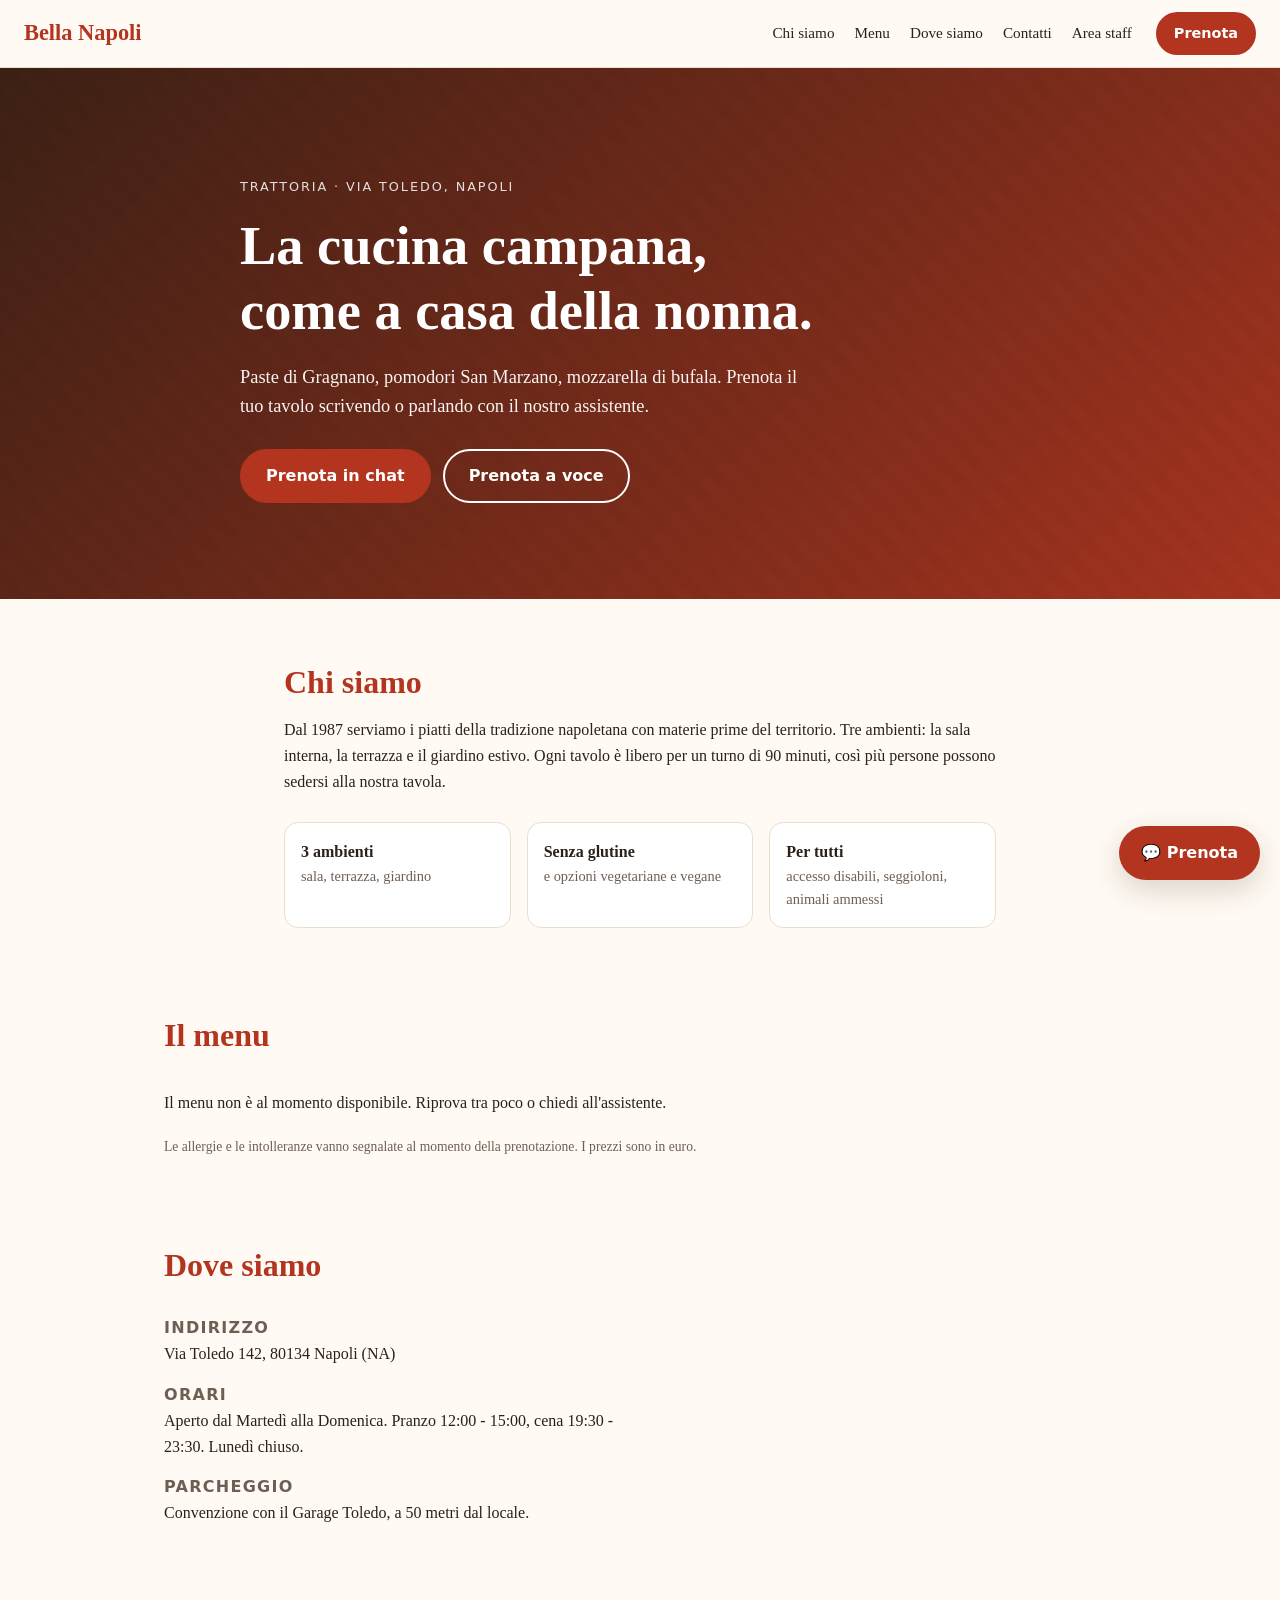
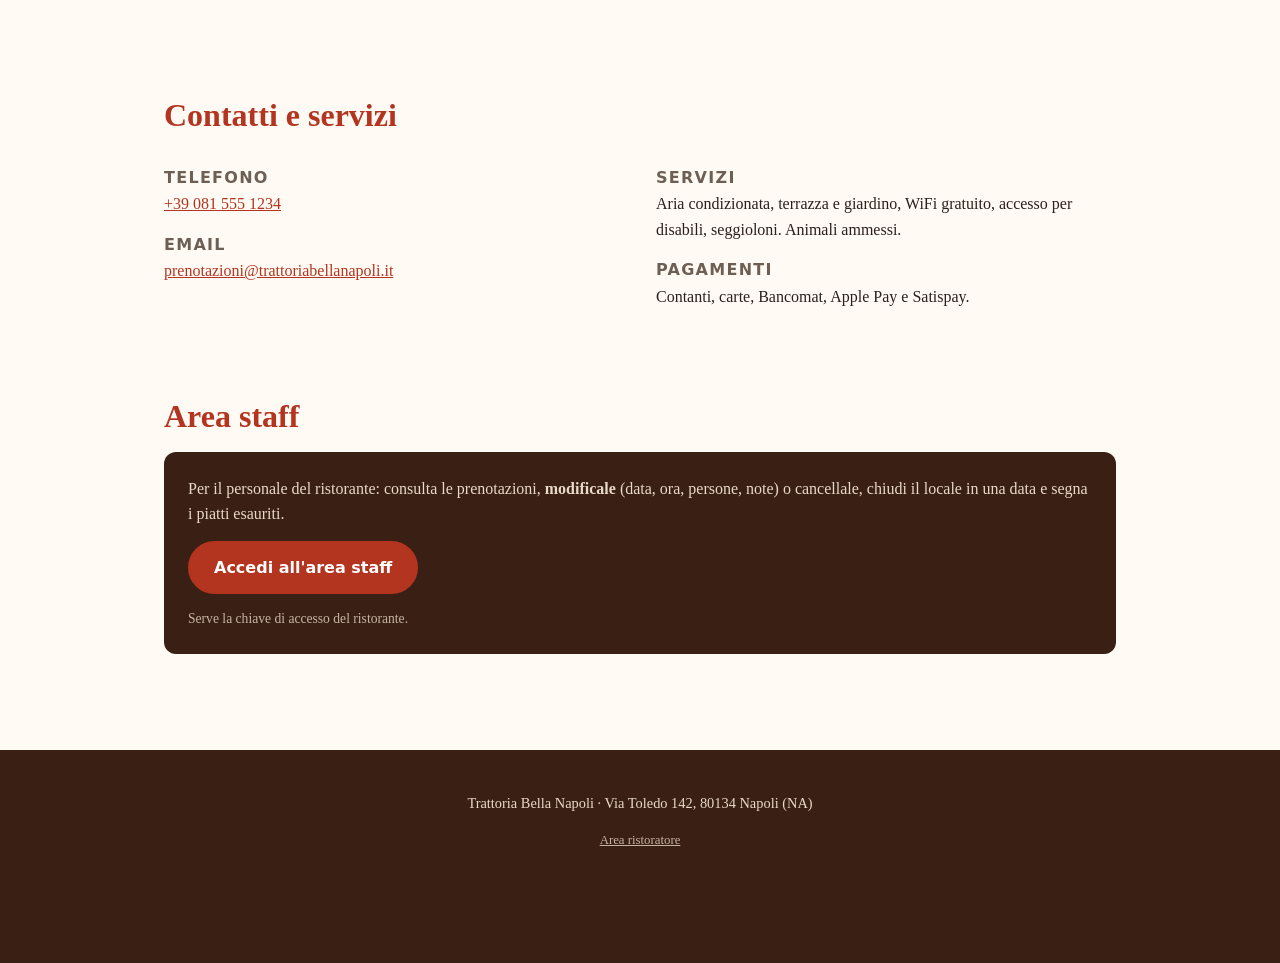
==== commit 2462b5ce: "Merge branch 'main' of https://github.com/KsandarIV/AI_4_Restaurants into savov" ====
--- a/frontend/index.html
+++ b/frontend/index.html
@@ -5,20 +5,17 @@
   <meta name="viewport" content="width=device-width, initial-scale=1">
   <title>Trattoria Bella Napoli</title>
   <meta name="description" content="Cucina campana nel cuore di Napoli. Menu, orari, dove siamo e prenotazione del tavolo in chat o a voce.">
-  <link rel="preconnect" href="https://fonts.googleapis.com">
-  <link rel="preconnect" href="https://fonts.gstatic.com" crossorigin>
-  <link rel="stylesheet" href="https://fonts.googleapis.com/css2?family=Playfair+Display:ital,wght@0,600;0,700;1,500&family=Lato:wght@400;700&display=swap">
   <link rel="stylesheet" href="css/style.css">
 </head>
 <body>
   <header class="topbar">
-    <a class="brand" href="#top"><span class="brand-mark" aria-hidden="true">🍅</span>Bella Napoli <small>dal 1987</small></a>
+    <a class="brand" href="#top">Bella Napoli</a>
     <nav>
       <a href="#chi-siamo">Chi siamo</a>
       <a href="#menu">Menu</a>
       <a href="#dove">Dove siamo</a>
       <a href="#contatti">Contatti</a>
-      <a href="staff.html">Area staff</a>
+      <a href="#staff">Area staff</a>
     </nav>
     <button class="btn btn-small" data-open-assistant>Prenota</button>
   </header>
@@ -40,9 +37,9 @@
       <h2>Chi siamo</h2>
       <p>Dal 1987 serviamo i piatti della tradizione napoletana con materie prime del territorio. Tre ambienti: la sala interna, la terrazza e il giardino estivo. Ogni tavolo è libero per un turno di 90 minuti, così più persone possono sedersi alla nostra tavola.</p>
       <ul class="features">
-        <li><span class="ico" aria-hidden="true">🏡</span><strong>3 ambienti</strong><span>sala, terrazza, giardino</span></li>
-        <li><span class="ico" aria-hidden="true">🌿</span><strong>Senza glutine</strong><span>e opzioni vegetariane e vegane</span></li>
-        <li><span class="ico" aria-hidden="true">🤝</span><strong>Per tutti</strong><span>accesso disabili, seggioloni, animali ammessi</span></li>
+        <li><strong>3 ambienti</strong><span>sala, terrazza, giardino</span></li>
+        <li><strong>Senza glutine</strong><span>e opzioni vegetariane e vegane</span></li>
+        <li><strong>Per tutti</strong><span>accesso disabili, seggioloni, animali ammessi</span></li>
       </ul>
     </section>
 
@@ -100,8 +97,6 @@
   </main>
 
   <footer class="footer">
-    <p class="footer-brand">🍅 Bella Napoli</p>
-    <p class="footer-tag">Cucina campana dal 1987</p>
     <p><span data-info="name">Trattoria Bella Napoli</span> · <span data-info="address">Via Toledo 142, Napoli</span></p>
     <p class="footer-staff"><a href="staff.html">Area ristoratore</a></p>
   </footer>
--- a/frontend/css/style.css
+++ b/frontend/css/style.css
@@ -9,23 +9,16 @@
   --hero: #3a1f14;
   --radius: 14px;
   --shadow: 0 10px 30px rgba(58, 31, 20, .18);
-  --basil: #4a6b3a;
-  --lemon: #e8b84a;
-  --bg-alt: #f6ead7;
-  --serif: "Playfair Display", Georgia, serif;
-  --sans: Lato, system-ui, sans-serif;
 }
 * { box-sizing: border-box; }
 html { scroll-behavior: smooth; }
-body { margin: 0; font-family: var(--sans); font-size: 1.02rem; color: var(--text); background: var(--bg); line-height: 1.65; }
-h1, h2, h3, .brand { font-family: var(--serif); line-height: 1.2; }
+body { margin: 0; font-family: Georgia, "Times New Roman", serif; color: var(--text); background: var(--bg); line-height: 1.6; }
+h1, h2, h3, .brand { font-family: Georgia, serif; line-height: 1.2; }
 a { color: var(--accent); }
 [hidden] { display: none !important; }
 
 .topbar { position: sticky; top: 0; z-index: 20; display: flex; align-items: center; gap: 24px; padding: 12px 24px; background: rgba(255, 250, 243, .95); backdrop-filter: blur(6px); border-bottom: 1px solid var(--line); }
-.brand { font-size: 1.45rem; font-weight: 700; color: var(--accent); text-decoration: none; margin-right: auto; display: flex; align-items: baseline; gap: 8px; }
-.brand-mark { font-size: 1.2rem; align-self: center; }
-.brand small { font-family: var(--sans); font-size: .62rem; font-weight: 400; letter-spacing: .18em; text-transform: uppercase; color: var(--muted); }
+.brand { font-size: 1.4rem; font-weight: bold; color: var(--accent); text-decoration: none; margin-right: auto; }
 .topbar nav { display: flex; gap: 20px; }
 .topbar nav a { color: var(--text); text-decoration: none; font-size: .95rem; }
 .topbar nav a:hover { color: var(--accent); }
@@ -38,52 +31,36 @@
 .link-btn { background: none; border: 0; color: var(--muted); text-decoration: underline; cursor: pointer; font: inherit; font-size: .85rem; padding: 6px 14px 10px; align-self: flex-start; }
 .icon-btn { background: none; border: 0; font-size: 1.1rem; cursor: pointer; color: var(--muted); padding: 4px 8px; }
 
-.hero { position: relative; color: #fff; padding: 120px 24px 130px; background:
-  radial-gradient(ellipse at 80% 20%, rgba(232, 184, 74, .28), transparent 55%),
-  radial-gradient(ellipse at 15% 90%, rgba(179, 52, 31, .55), transparent 60%),
-  linear-gradient(160deg, #2a140c, #4a2113 60%, #3a1f14); }
-/* bordo a tovaglia a quadretti */
-.hero::after { content: ""; position: absolute; left: 0; right: 0; bottom: 0; height: 22px; background: repeating-conic-gradient(var(--accent) 0 25%, #fffaf3 0 50%) 0 0 / 22px 22px; opacity: .95; }
+.hero { background: linear-gradient(135deg, rgba(58, 31, 20, .92), rgba(179, 52, 31, .85)), repeating-linear-gradient(45deg, #5b3220 0 12px, #4a2818 12px 24px); color: #fff; padding: 96px 24px; }
 .hero-inner { max-width: 800px; margin: 0 auto; }
-.eyebrow { text-transform: uppercase; letter-spacing: .22em; font-size: .8rem; color: var(--lemon); font-family: var(--sans); }
-.hero h1 { font-size: clamp(2.2rem, 5.5vw, 3.8rem); margin: .3em 0; font-weight: 700; }
-.hero h1::first-line { font-style: italic; font-weight: 500; }
+.eyebrow { text-transform: uppercase; letter-spacing: .15em; font-size: .8rem; opacity: .85; font-family: system-ui, sans-serif; }
+.hero h1 { font-size: clamp(2rem, 5vw, 3.4rem); margin: .3em 0; }
 .lead { font-size: 1.15rem; max-width: 560px; opacity: .95; }
 .hero-actions { display: flex; flex-wrap: wrap; gap: 12px; margin-top: 28px; }
 
 .section { max-width: 1000px; margin: 0 auto; padding: 64px 24px 24px; }
 .section.narrow { max-width: 760px; }
-.section h2 { font-size: 2.2rem; margin: 0 0 22px; color: var(--accent); text-align: center; }
-.section h2::after { content: "✦"; display: block; margin-top: 8px; font-size: .9rem; color: var(--lemon); letter-spacing: .5em; text-indent: .5em; }
-/* sfondo alternato a tutta larghezza */
-#menu, #contatti { background: var(--bg-alt); box-shadow: 0 0 0 100vmax var(--bg-alt); clip-path: inset(0 -100vmax); padding-bottom: 56px; }
-#chi-siamo > p { text-align: center; }
+.section h2 { font-size: 2rem; margin: 0 0 16px; color: var(--accent); }
 .section h3 { margin: 18px 0 4px; font-size: 1rem; text-transform: uppercase; letter-spacing: .08em; color: var(--muted); font-family: system-ui, sans-serif; }
 .section p { margin: 0; }
 .features { list-style: none; padding: 0; margin: 28px 0 0; display: grid; grid-template-columns: repeat(auto-fit, minmax(200px, 1fr)); gap: 16px; }
-.features li { background: var(--surface); border: 1px solid var(--line); border-top: 3px solid var(--basil); border-radius: var(--radius); padding: 20px 16px; display: flex; flex-direction: column; text-align: center; transition: transform .2s, box-shadow .2s; }
-.features li:hover { transform: translateY(-3px); box-shadow: var(--shadow); }
-.features strong { font-family: var(--serif); font-size: 1.1rem; }
+.features li { background: var(--surface); border: 1px solid var(--line); border-radius: var(--radius); padding: 16px; display: flex; flex-direction: column; }
 .features span { color: var(--muted); font-size: .9rem; }
-.features .ico { font-size: 2rem; margin-bottom: 4px; }
 
 .filters { display: flex; flex-wrap: wrap; gap: 8px; margin-bottom: 20px; }
 .chip { font: inherit; font-family: system-ui, sans-serif; font-size: .85rem; padding: 6px 14px; border-radius: 999px; border: 1px solid var(--line); background: var(--surface); cursor: pointer; color: var(--text); }
 .chip[aria-pressed="true"] { background: var(--accent); border-color: var(--accent); color: #fff; }
-.menu-list h3.cat { margin: 36px 0 10px; font-size: 1.6rem; font-style: italic; font-weight: 500; text-transform: none; letter-spacing: 0; color: var(--accent-dark); text-align: center; display: flex; align-items: center; gap: 16px; }
-.menu-list h3.cat::before, .menu-list h3.cat::after { content: ""; flex: 1; height: 1px; background: linear-gradient(90deg, transparent, var(--accent) 60%, transparent); opacity: .5; }
-.dish { display: flex; justify-content: space-between; gap: 16px; padding: 12px 4px; border-bottom: 1px dotted #c9b79c; }
-.dish:hover { background: rgba(255, 255, 255, .55); }
-.dish-name { font-family: var(--serif); font-weight: 600; font-size: 1.08rem; }
+.menu-list h3.cat { margin: 28px 0 8px; font-size: 1.3rem; text-transform: none; letter-spacing: 0; color: var(--text); border-bottom: 2px solid var(--line); padding-bottom: 4px; }
+.dish { display: flex; justify-content: space-between; gap: 16px; padding: 10px 0; border-bottom: 1px dashed var(--line); }
+.dish-name { font-weight: bold; }
 .dish-desc { color: var(--muted); font-size: .92rem; }
-.dish-tags { font-size: .72rem; color: var(--basil); font-weight: 700; text-transform: uppercase; letter-spacing: .06em; margin-top: 2px; }
-.dish-price { font-family: var(--serif); font-weight: 700; font-size: 1.1rem; color: var(--accent); white-space: nowrap; }
+.dish-tags { font-family: system-ui, sans-serif; font-size: .72rem; color: var(--muted); margin-top: 2px; }
+.dish-price { font-family: system-ui, sans-serif; font-weight: 600; white-space: nowrap; }
 .note { color: var(--muted); font-size: .85rem; margin-top: 20px !important; }
 
 .two-col { display: grid; grid-template-columns: 1fr 1fr; gap: 32px; align-items: start; }
 .map-wrap iframe { width: 100%; height: 300px; border: 0; border-radius: var(--radius); }
-.footer { margin-top: 72px; padding: 40px 24px 100px; text-align: center; background: var(--hero); color: #e9d9c8; font-size: .9rem; position: relative; }
-.footer::before { content: ""; position: absolute; left: 0; right: 0; top: 0; height: 22px; background: repeating-conic-gradient(var(--accent) 0 25%, #fffaf3 0 50%) 0 0 / 22px 22px; }
+.footer { margin-top: 72px; padding: 28px 24px 100px; text-align: center; background: var(--hero); color: #e9d9c8; font-size: .9rem; }
 
 /* ----- assistente ----- */
 .fab { position: fixed; right: 20px; bottom: 20px; z-index: 30; font: inherit; font-family: system-ui, sans-serif; font-weight: 600; background: var(--accent); color: #fff; border: 0; border-radius: 999px; padding: 14px 22px; cursor: pointer; box-shadow: var(--shadow); }
@@ -120,18 +97,9 @@
 .hint { color: var(--muted); font-size: .8rem; max-width: 280px; margin: 0; }
 
 @media (max-width: 720px) {
-  .topbar { flex-wrap: wrap; gap: 4px 12px; padding: 10px 16px 0; }
-  .brand { white-space: nowrap; font-size: 1.3rem; }
-  .brand small { display: none; }
-  .topbar > .btn { display: none; }
-  .topbar nav { order: 3; width: 100%; gap: 18px; overflow-x: auto; white-space: nowrap; padding: 6px 0 10px; scrollbar-width: none; }
+  .topbar nav { display: none; }
   .two-col { grid-template-columns: 1fr; }
-  .hero { padding: 64px 20px 72px; }
-  .hero-actions .btn { flex: 1 1 100%; text-align: center; }
-  .section { padding: 48px 20px 16px; }
-  .section h2 { font-size: 1.9rem; }
-  .dish { gap: 12px; }
-  .fab { right: 14px; bottom: 14px; }
+  .hero { padding: 64px 20px; }
   .assistant { right: 0; bottom: 0; width: 100vw; height: 100dvh; border-radius: 0; }
 }
 @media (prefers-reduced-motion: reduce) { * { animation: none !important; transition: none !important; scroll-behavior: auto !important; } }
@@ -139,9 +107,6 @@
 .footer-staff { margin-top: 8px; font-size: .8rem; opacity: .8; }
 .footer a { color: #e9d9c8; }
 
-.staff-box { background: var(--surface); color: var(--text); border: 1px solid var(--line); border-left: 4px solid var(--basil); border-radius: 12px; padding: 24px; display: flex; flex-direction: column; align-items: flex-start; gap: 14px; }
-.staff-box .staff-note { font-size: .85rem; color: var(--muted); }
-.footer-brand { font-family: var(--serif); font-size: 1.5rem; color: #fff; margin: 0 0 4px !important; }
-.footer-tag { font-style: italic; opacity: .75; margin: 0 0 14px !important; }
-.footer p { margin: 4px 0; }
+.staff-box { background: var(--hero); color: #e9d9c8; border-radius: 12px; padding: 24px; display: flex; flex-direction: column; align-items: flex-start; gap: 14px; }
+.staff-box .staff-note { font-size: .85rem; opacity: .8; }
 a.btn { text-decoration: none; display: inline-block; }
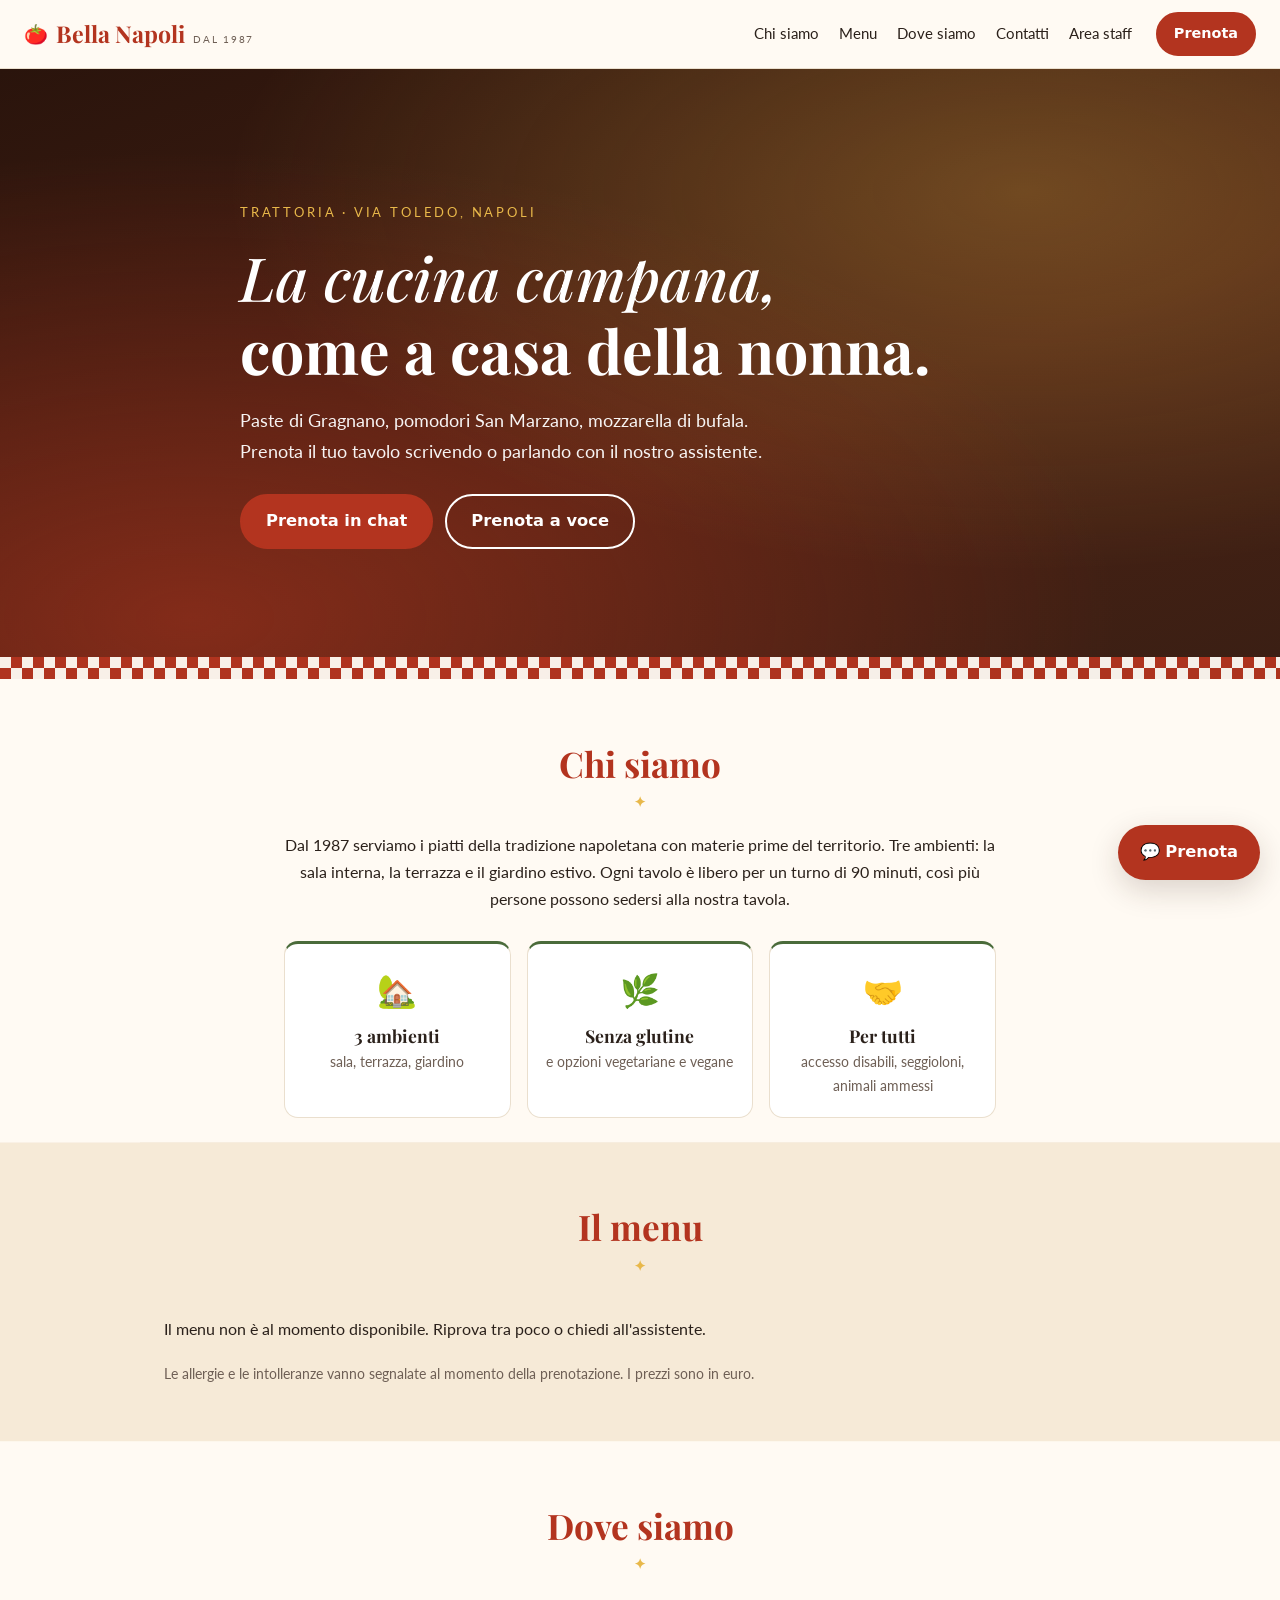
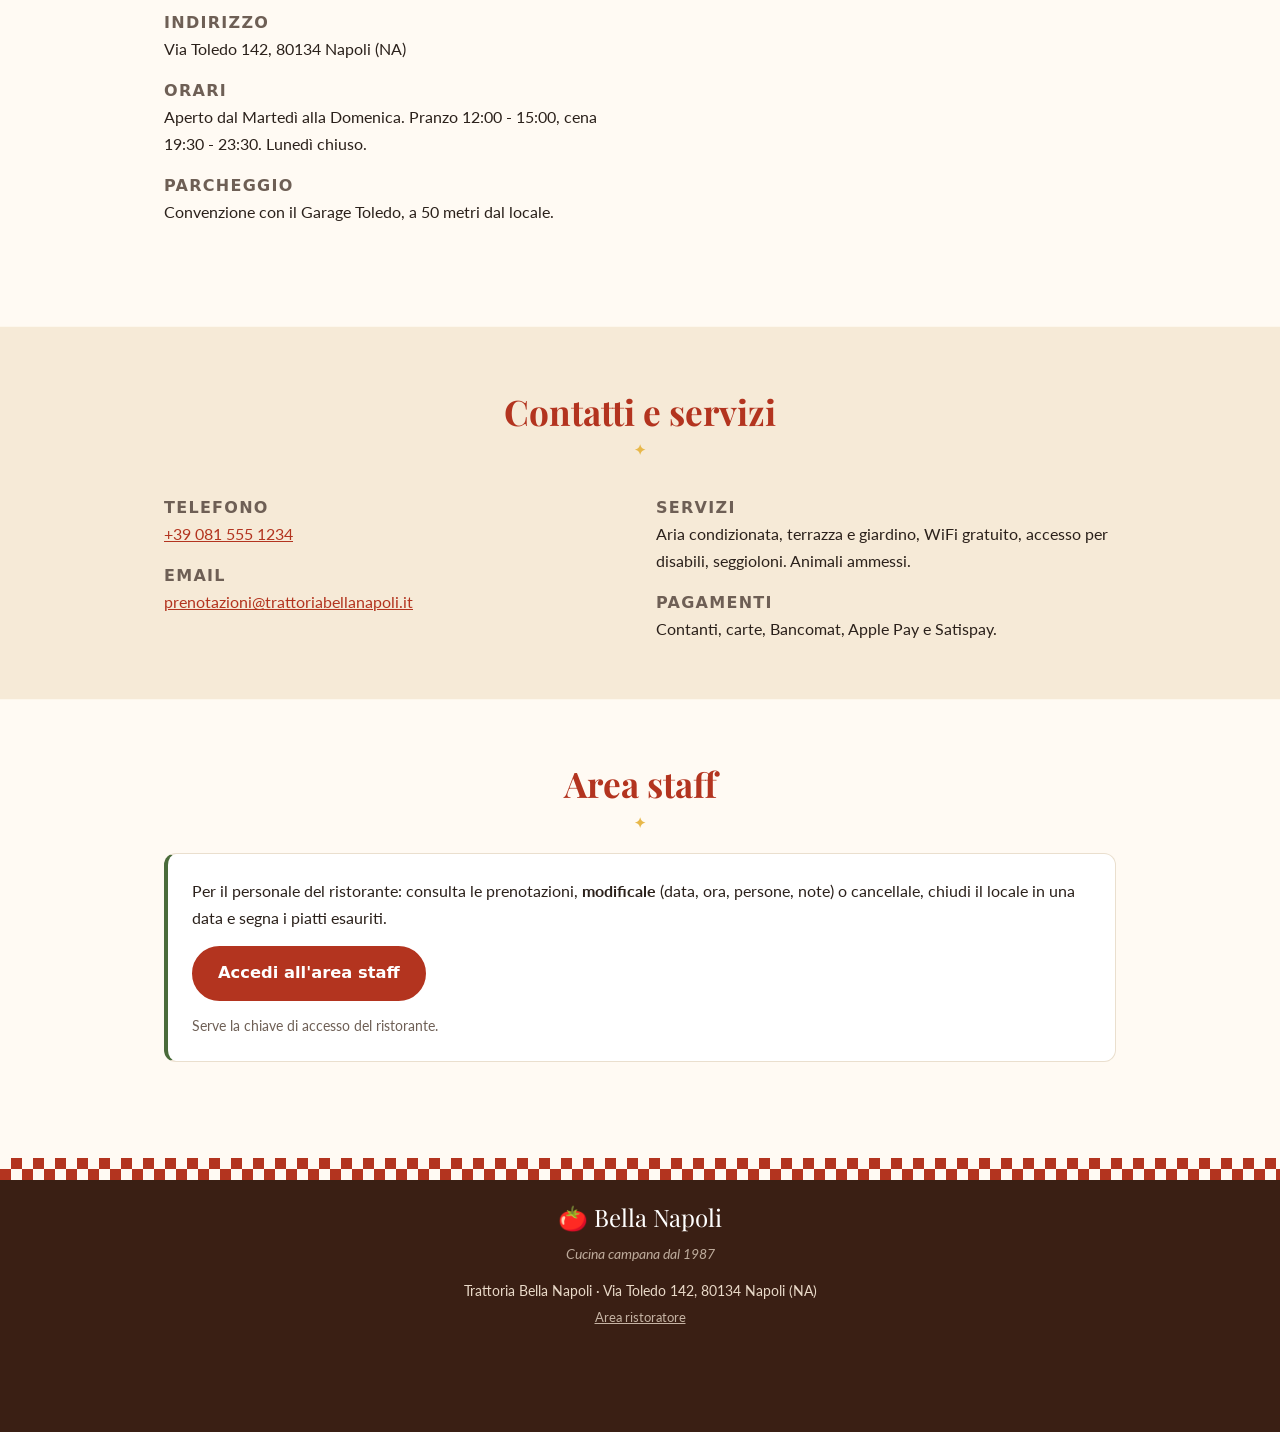
==== commit d47db775: "Merge pull request #16 from KsandarIV/BELLOMO Bellomo" ====
--- a/frontend/index.html
+++ b/frontend/index.html
@@ -5,17 +5,20 @@
   <meta name="viewport" content="width=device-width, initial-scale=1">
   <title>Trattoria Bella Napoli</title>
   <meta name="description" content="Cucina campana nel cuore di Napoli. Menu, orari, dove siamo e prenotazione del tavolo in chat o a voce.">
+  <link rel="preconnect" href="https://fonts.googleapis.com">
+  <link rel="preconnect" href="https://fonts.gstatic.com" crossorigin>
+  <link rel="stylesheet" href="https://fonts.googleapis.com/css2?family=Playfair+Display:ital,wght@0,600;0,700;1,500&family=Lato:wght@400;700&display=swap">
   <link rel="stylesheet" href="css/style.css">
 </head>
 <body>
   <header class="topbar">
-    <a class="brand" href="#top">Bella Napoli</a>
+    <a class="brand" href="#top"><span class="brand-mark" aria-hidden="true">🍅</span>Bella Napoli <small>dal 1987</small></a>
     <nav>
       <a href="#chi-siamo">Chi siamo</a>
       <a href="#menu">Menu</a>
       <a href="#dove">Dove siamo</a>
       <a href="#contatti">Contatti</a>
-      <a href="#staff">Area staff</a>
+      <a href="staff.html">Area staff</a>
     </nav>
     <button class="btn btn-small" data-open-assistant>Prenota</button>
   </header>
@@ -37,9 +40,9 @@
       <h2>Chi siamo</h2>
       <p>Dal 1987 serviamo i piatti della tradizione napoletana con materie prime del territorio. Tre ambienti: la sala interna, la terrazza e il giardino estivo. Ogni tavolo è libero per un turno di 90 minuti, così più persone possono sedersi alla nostra tavola.</p>
       <ul class="features">
-        <li><strong>3 ambienti</strong><span>sala, terrazza, giardino</span></li>
-        <li><strong>Senza glutine</strong><span>e opzioni vegetariane e vegane</span></li>
-        <li><strong>Per tutti</strong><span>accesso disabili, seggioloni, animali ammessi</span></li>
+        <li><span class="ico" aria-hidden="true">🏡</span><strong>3 ambienti</strong><span>sala, terrazza, giardino</span></li>
+        <li><span class="ico" aria-hidden="true">🌿</span><strong>Senza glutine</strong><span>e opzioni vegetariane e vegane</span></li>
+        <li><span class="ico" aria-hidden="true">🤝</span><strong>Per tutti</strong><span>accesso disabili, seggioloni, animali ammessi</span></li>
       </ul>
     </section>
 
@@ -97,6 +100,8 @@
   </main>
 
   <footer class="footer">
+    <p class="footer-brand">🍅 Bella Napoli</p>
+    <p class="footer-tag">Cucina campana dal 1987</p>
     <p><span data-info="name">Trattoria Bella Napoli</span> · <span data-info="address">Via Toledo 142, Napoli</span></p>
     <p class="footer-staff"><a href="staff.html">Area ristoratore</a></p>
   </footer>
--- a/frontend/css/style.css
+++ b/frontend/css/style.css
@@ -9,16 +9,23 @@
   --hero: #3a1f14;
   --radius: 14px;
   --shadow: 0 10px 30px rgba(58, 31, 20, .18);
+  --basil: #4a6b3a;
+  --lemon: #e8b84a;
+  --bg-alt: #f6ead7;
+  --serif: "Playfair Display", Georgia, serif;
+  --sans: Lato, system-ui, sans-serif;
 }
 * { box-sizing: border-box; }
 html { scroll-behavior: smooth; }
-body { margin: 0; font-family: Georgia, "Times New Roman", serif; color: var(--text); background: var(--bg); line-height: 1.6; }
-h1, h2, h3, .brand { font-family: Georgia, serif; line-height: 1.2; }
+body { margin: 0; font-family: var(--sans); font-size: 1.02rem; color: var(--text); background: var(--bg); line-height: 1.65; }
+h1, h2, h3, .brand { font-family: var(--serif); line-height: 1.2; }
 a { color: var(--accent); }
 [hidden] { display: none !important; }
 
 .topbar { position: sticky; top: 0; z-index: 20; display: flex; align-items: center; gap: 24px; padding: 12px 24px; background: rgba(255, 250, 243, .95); backdrop-filter: blur(6px); border-bottom: 1px solid var(--line); }
-.brand { font-size: 1.4rem; font-weight: bold; color: var(--accent); text-decoration: none; margin-right: auto; }
+.brand { font-size: 1.45rem; font-weight: 700; color: var(--accent); text-decoration: none; margin-right: auto; display: flex; align-items: baseline; gap: 8px; }
+.brand-mark { font-size: 1.2rem; align-self: center; }
+.brand small { font-family: var(--sans); font-size: .62rem; font-weight: 400; letter-spacing: .18em; text-transform: uppercase; color: var(--muted); }
 .topbar nav { display: flex; gap: 20px; }
 .topbar nav a { color: var(--text); text-decoration: none; font-size: .95rem; }
 .topbar nav a:hover { color: var(--accent); }
@@ -31,36 +38,52 @@
 .link-btn { background: none; border: 0; color: var(--muted); text-decoration: underline; cursor: pointer; font: inherit; font-size: .85rem; padding: 6px 14px 10px; align-self: flex-start; }
 .icon-btn { background: none; border: 0; font-size: 1.1rem; cursor: pointer; color: var(--muted); padding: 4px 8px; }
 
-.hero { background: linear-gradient(135deg, rgba(58, 31, 20, .92), rgba(179, 52, 31, .85)), repeating-linear-gradient(45deg, #5b3220 0 12px, #4a2818 12px 24px); color: #fff; padding: 96px 24px; }
+.hero { position: relative; color: #fff; padding: 120px 24px 130px; background:
+  radial-gradient(ellipse at 80% 20%, rgba(232, 184, 74, .28), transparent 55%),
+  radial-gradient(ellipse at 15% 90%, rgba(179, 52, 31, .55), transparent 60%),
+  linear-gradient(160deg, #2a140c, #4a2113 60%, #3a1f14); }
+/* bordo a tovaglia a quadretti */
+.hero::after { content: ""; position: absolute; left: 0; right: 0; bottom: 0; height: 22px; background: repeating-conic-gradient(var(--accent) 0 25%, #fffaf3 0 50%) 0 0 / 22px 22px; opacity: .95; }
 .hero-inner { max-width: 800px; margin: 0 auto; }
-.eyebrow { text-transform: uppercase; letter-spacing: .15em; font-size: .8rem; opacity: .85; font-family: system-ui, sans-serif; }
-.hero h1 { font-size: clamp(2rem, 5vw, 3.4rem); margin: .3em 0; }
+.eyebrow { text-transform: uppercase; letter-spacing: .22em; font-size: .8rem; color: var(--lemon); font-family: var(--sans); }
+.hero h1 { font-size: clamp(2.2rem, 5.5vw, 3.8rem); margin: .3em 0; font-weight: 700; }
+.hero h1::first-line { font-style: italic; font-weight: 500; }
 .lead { font-size: 1.15rem; max-width: 560px; opacity: .95; }
 .hero-actions { display: flex; flex-wrap: wrap; gap: 12px; margin-top: 28px; }
 
 .section { max-width: 1000px; margin: 0 auto; padding: 64px 24px 24px; }
 .section.narrow { max-width: 760px; }
-.section h2 { font-size: 2rem; margin: 0 0 16px; color: var(--accent); }
+.section h2 { font-size: 2.2rem; margin: 0 0 22px; color: var(--accent); text-align: center; }
+.section h2::after { content: "✦"; display: block; margin-top: 8px; font-size: .9rem; color: var(--lemon); letter-spacing: .5em; text-indent: .5em; }
+/* sfondo alternato a tutta larghezza */
+#menu, #contatti { background: var(--bg-alt); box-shadow: 0 0 0 100vmax var(--bg-alt); clip-path: inset(0 -100vmax); padding-bottom: 56px; }
+#chi-siamo > p { text-align: center; }
 .section h3 { margin: 18px 0 4px; font-size: 1rem; text-transform: uppercase; letter-spacing: .08em; color: var(--muted); font-family: system-ui, sans-serif; }
 .section p { margin: 0; }
 .features { list-style: none; padding: 0; margin: 28px 0 0; display: grid; grid-template-columns: repeat(auto-fit, minmax(200px, 1fr)); gap: 16px; }
-.features li { background: var(--surface); border: 1px solid var(--line); border-radius: var(--radius); padding: 16px; display: flex; flex-direction: column; }
+.features li { background: var(--surface); border: 1px solid var(--line); border-top: 3px solid var(--basil); border-radius: var(--radius); padding: 20px 16px; display: flex; flex-direction: column; text-align: center; transition: transform .2s, box-shadow .2s; }
+.features li:hover { transform: translateY(-3px); box-shadow: var(--shadow); }
+.features strong { font-family: var(--serif); font-size: 1.1rem; }
 .features span { color: var(--muted); font-size: .9rem; }
+.features .ico { font-size: 2rem; margin-bottom: 4px; }
 
 .filters { display: flex; flex-wrap: wrap; gap: 8px; margin-bottom: 20px; }
 .chip { font: inherit; font-family: system-ui, sans-serif; font-size: .85rem; padding: 6px 14px; border-radius: 999px; border: 1px solid var(--line); background: var(--surface); cursor: pointer; color: var(--text); }
 .chip[aria-pressed="true"] { background: var(--accent); border-color: var(--accent); color: #fff; }
-.menu-list h3.cat { margin: 28px 0 8px; font-size: 1.3rem; text-transform: none; letter-spacing: 0; color: var(--text); border-bottom: 2px solid var(--line); padding-bottom: 4px; }
-.dish { display: flex; justify-content: space-between; gap: 16px; padding: 10px 0; border-bottom: 1px dashed var(--line); }
-.dish-name { font-weight: bold; }
+.menu-list h3.cat { margin: 36px 0 10px; font-size: 1.6rem; font-style: italic; font-weight: 500; text-transform: none; letter-spacing: 0; color: var(--accent-dark); text-align: center; display: flex; align-items: center; gap: 16px; }
+.menu-list h3.cat::before, .menu-list h3.cat::after { content: ""; flex: 1; height: 1px; background: linear-gradient(90deg, transparent, var(--accent) 60%, transparent); opacity: .5; }
+.dish { display: flex; justify-content: space-between; gap: 16px; padding: 12px 4px; border-bottom: 1px dotted #c9b79c; }
+.dish:hover { background: rgba(255, 255, 255, .55); }
+.dish-name { font-family: var(--serif); font-weight: 600; font-size: 1.08rem; }
 .dish-desc { color: var(--muted); font-size: .92rem; }
-.dish-tags { font-family: system-ui, sans-serif; font-size: .72rem; color: var(--muted); margin-top: 2px; }
-.dish-price { font-family: system-ui, sans-serif; font-weight: 600; white-space: nowrap; }
+.dish-tags { font-size: .72rem; color: var(--basil); font-weight: 700; text-transform: uppercase; letter-spacing: .06em; margin-top: 2px; }
+.dish-price { font-family: var(--serif); font-weight: 700; font-size: 1.1rem; color: var(--accent); white-space: nowrap; }
 .note { color: var(--muted); font-size: .85rem; margin-top: 20px !important; }
 
 .two-col { display: grid; grid-template-columns: 1fr 1fr; gap: 32px; align-items: start; }
 .map-wrap iframe { width: 100%; height: 300px; border: 0; border-radius: var(--radius); }
-.footer { margin-top: 72px; padding: 28px 24px 100px; text-align: center; background: var(--hero); color: #e9d9c8; font-size: .9rem; }
+.footer { margin-top: 72px; padding: 40px 24px 100px; text-align: center; background: var(--hero); color: #e9d9c8; font-size: .9rem; position: relative; }
+.footer::before { content: ""; position: absolute; left: 0; right: 0; top: 0; height: 22px; background: repeating-conic-gradient(var(--accent) 0 25%, #fffaf3 0 50%) 0 0 / 22px 22px; }
 
 /* ----- assistente ----- */
 .fab { position: fixed; right: 20px; bottom: 20px; z-index: 30; font: inherit; font-family: system-ui, sans-serif; font-weight: 600; background: var(--accent); color: #fff; border: 0; border-radius: 999px; padding: 14px 22px; cursor: pointer; box-shadow: var(--shadow); }
@@ -79,6 +102,11 @@
 .log { flex: 1; overflow-y: auto; padding: 14px; display: flex; flex-direction: column; gap: 10px; }
 .msg { max-width: 85%; padding: 9px 13px; border-radius: 16px; font-size: .93rem; white-space: pre-wrap; word-wrap: break-word; }
 .msg.bot { align-self: flex-start; background: #f4ece0; border-bottom-left-radius: 4px; }
+.msg.bot { white-space: normal; }
+.msg.bot p { margin: 0 0 .6em; }
+.msg.bot ul { margin: 0 0 .6em; padding-left: 1.2em; }
+.msg.bot li { margin: .15em 0; }
+.msg.bot > :last-child { margin-bottom: 0; }
 .msg.user { align-self: flex-end; background: var(--accent); color: #fff; border-bottom-right-radius: 4px; }
 .msg.error { align-self: center; background: #fdecea; color: #8a2615; font-size: .85rem; }
 .msg.typing { color: var(--muted); font-style: italic; }
@@ -97,9 +125,18 @@
 .hint { color: var(--muted); font-size: .8rem; max-width: 280px; margin: 0; }
 
 @media (max-width: 720px) {
-  .topbar nav { display: none; }
+  .topbar { flex-wrap: wrap; gap: 4px 12px; padding: 10px 16px 0; }
+  .brand { white-space: nowrap; font-size: 1.3rem; }
+  .brand small { display: none; }
+  .topbar > .btn { display: none; }
+  .topbar nav { order: 3; width: 100%; gap: 18px; overflow-x: auto; white-space: nowrap; padding: 6px 0 10px; scrollbar-width: none; }
   .two-col { grid-template-columns: 1fr; }
-  .hero { padding: 64px 20px; }
+  .hero { padding: 64px 20px 72px; }
+  .hero-actions .btn { flex: 1 1 100%; text-align: center; }
+  .section { padding: 48px 20px 16px; }
+  .section h2 { font-size: 1.9rem; }
+  .dish { gap: 12px; }
+  .fab { right: 14px; bottom: 14px; }
   .assistant { right: 0; bottom: 0; width: 100vw; height: 100dvh; border-radius: 0; }
 }
 @media (prefers-reduced-motion: reduce) { * { animation: none !important; transition: none !important; scroll-behavior: auto !important; } }
@@ -107,6 +144,9 @@
 .footer-staff { margin-top: 8px; font-size: .8rem; opacity: .8; }
 .footer a { color: #e9d9c8; }
 
-.staff-box { background: var(--hero); color: #e9d9c8; border-radius: 12px; padding: 24px; display: flex; flex-direction: column; align-items: flex-start; gap: 14px; }
-.staff-box .staff-note { font-size: .85rem; opacity: .8; }
+.staff-box { background: var(--surface); color: var(--text); border: 1px solid var(--line); border-left: 4px solid var(--basil); border-radius: 12px; padding: 24px; display: flex; flex-direction: column; align-items: flex-start; gap: 14px; }
+.staff-box .staff-note { font-size: .85rem; color: var(--muted); }
+.footer-brand { font-family: var(--serif); font-size: 1.5rem; color: #fff; margin: 0 0 4px !important; }
+.footer-tag { font-style: italic; opacity: .75; margin: 0 0 14px !important; }
+.footer p { margin: 4px 0; }
 a.btn { text-decoration: none; display: inline-block; }
